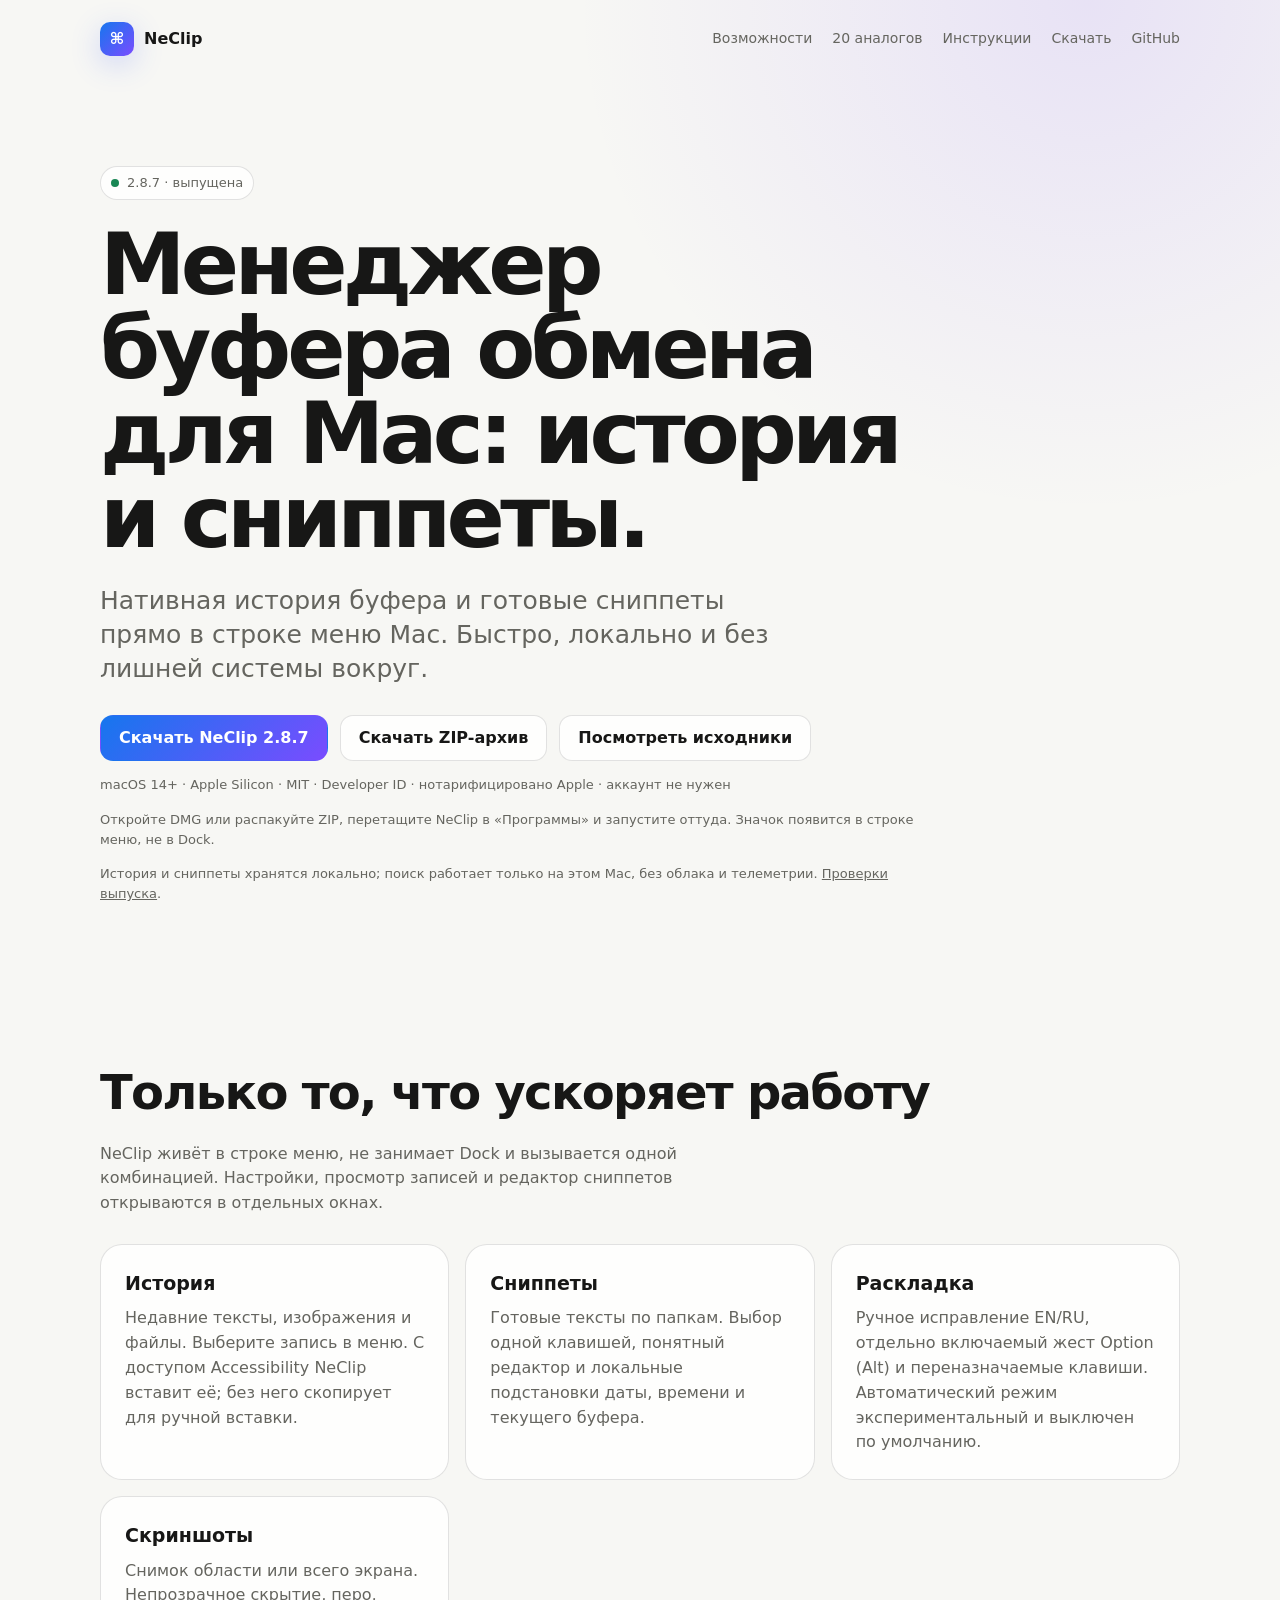
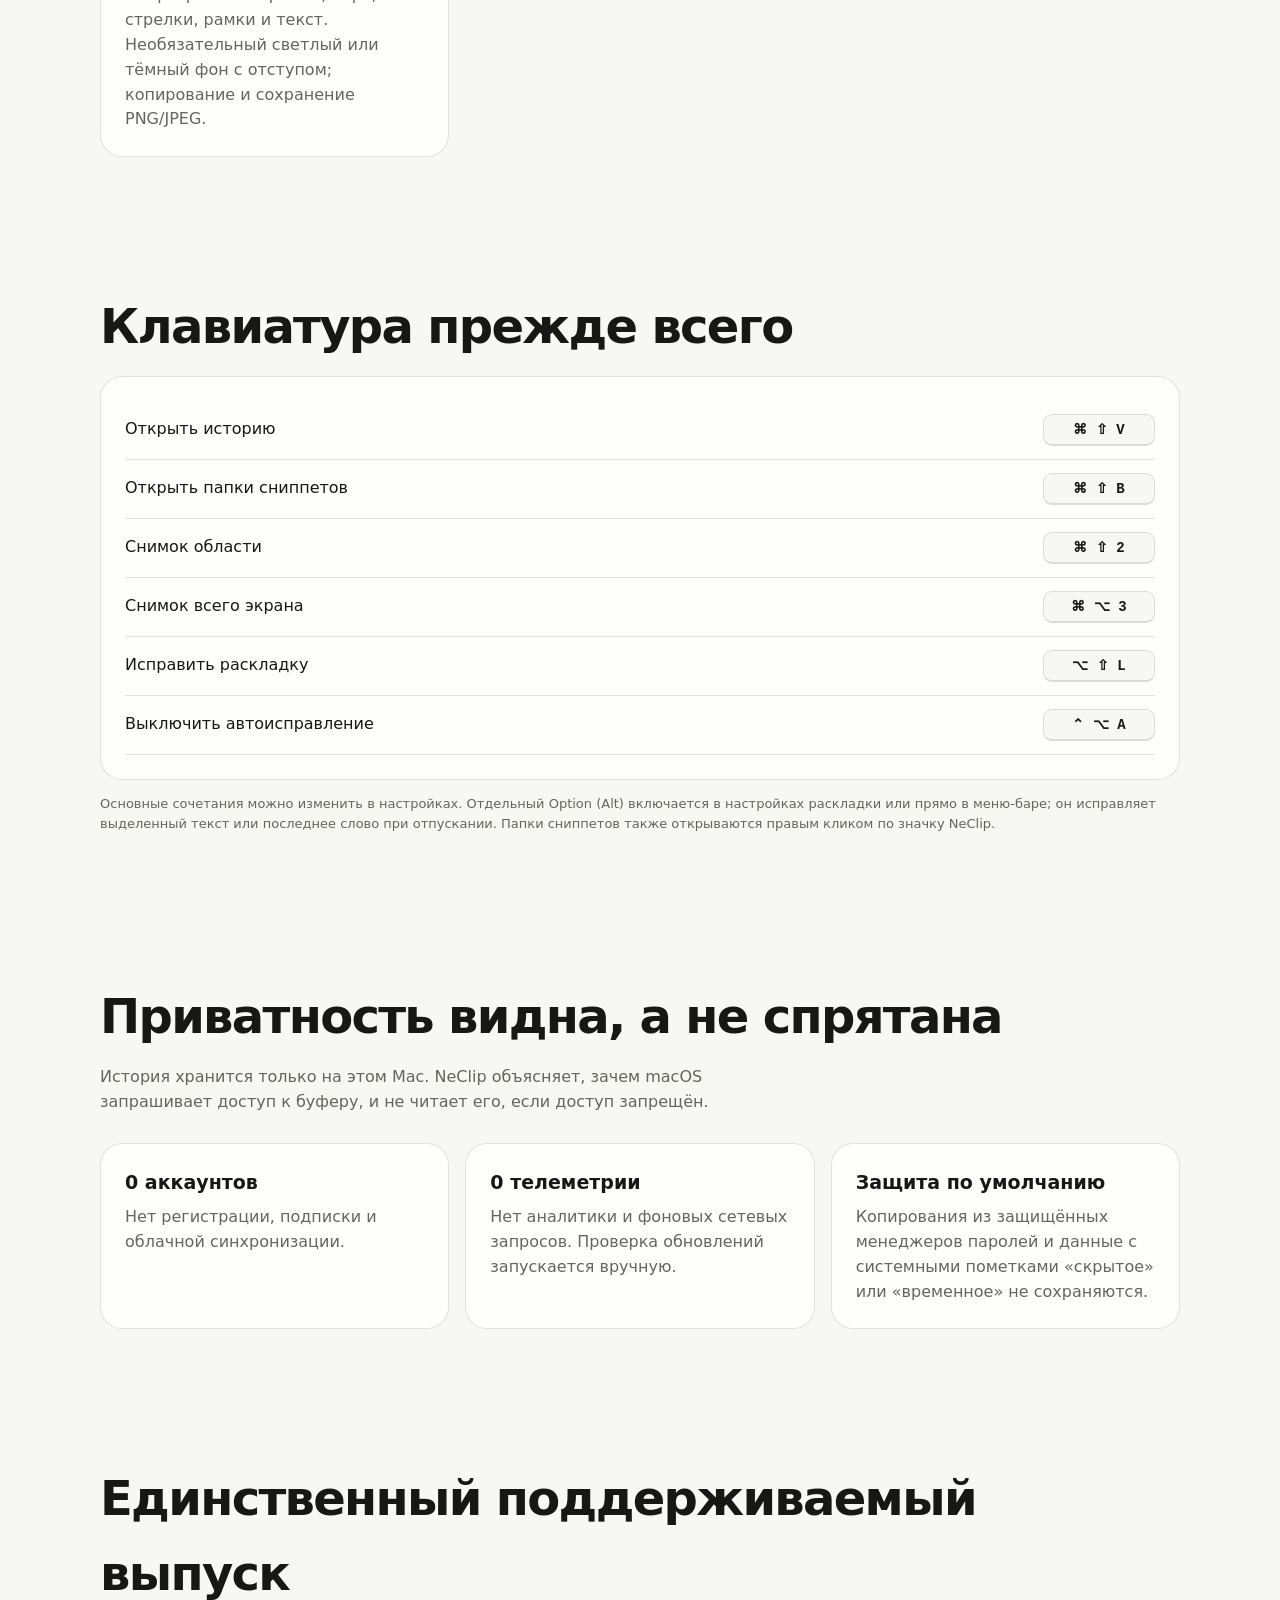
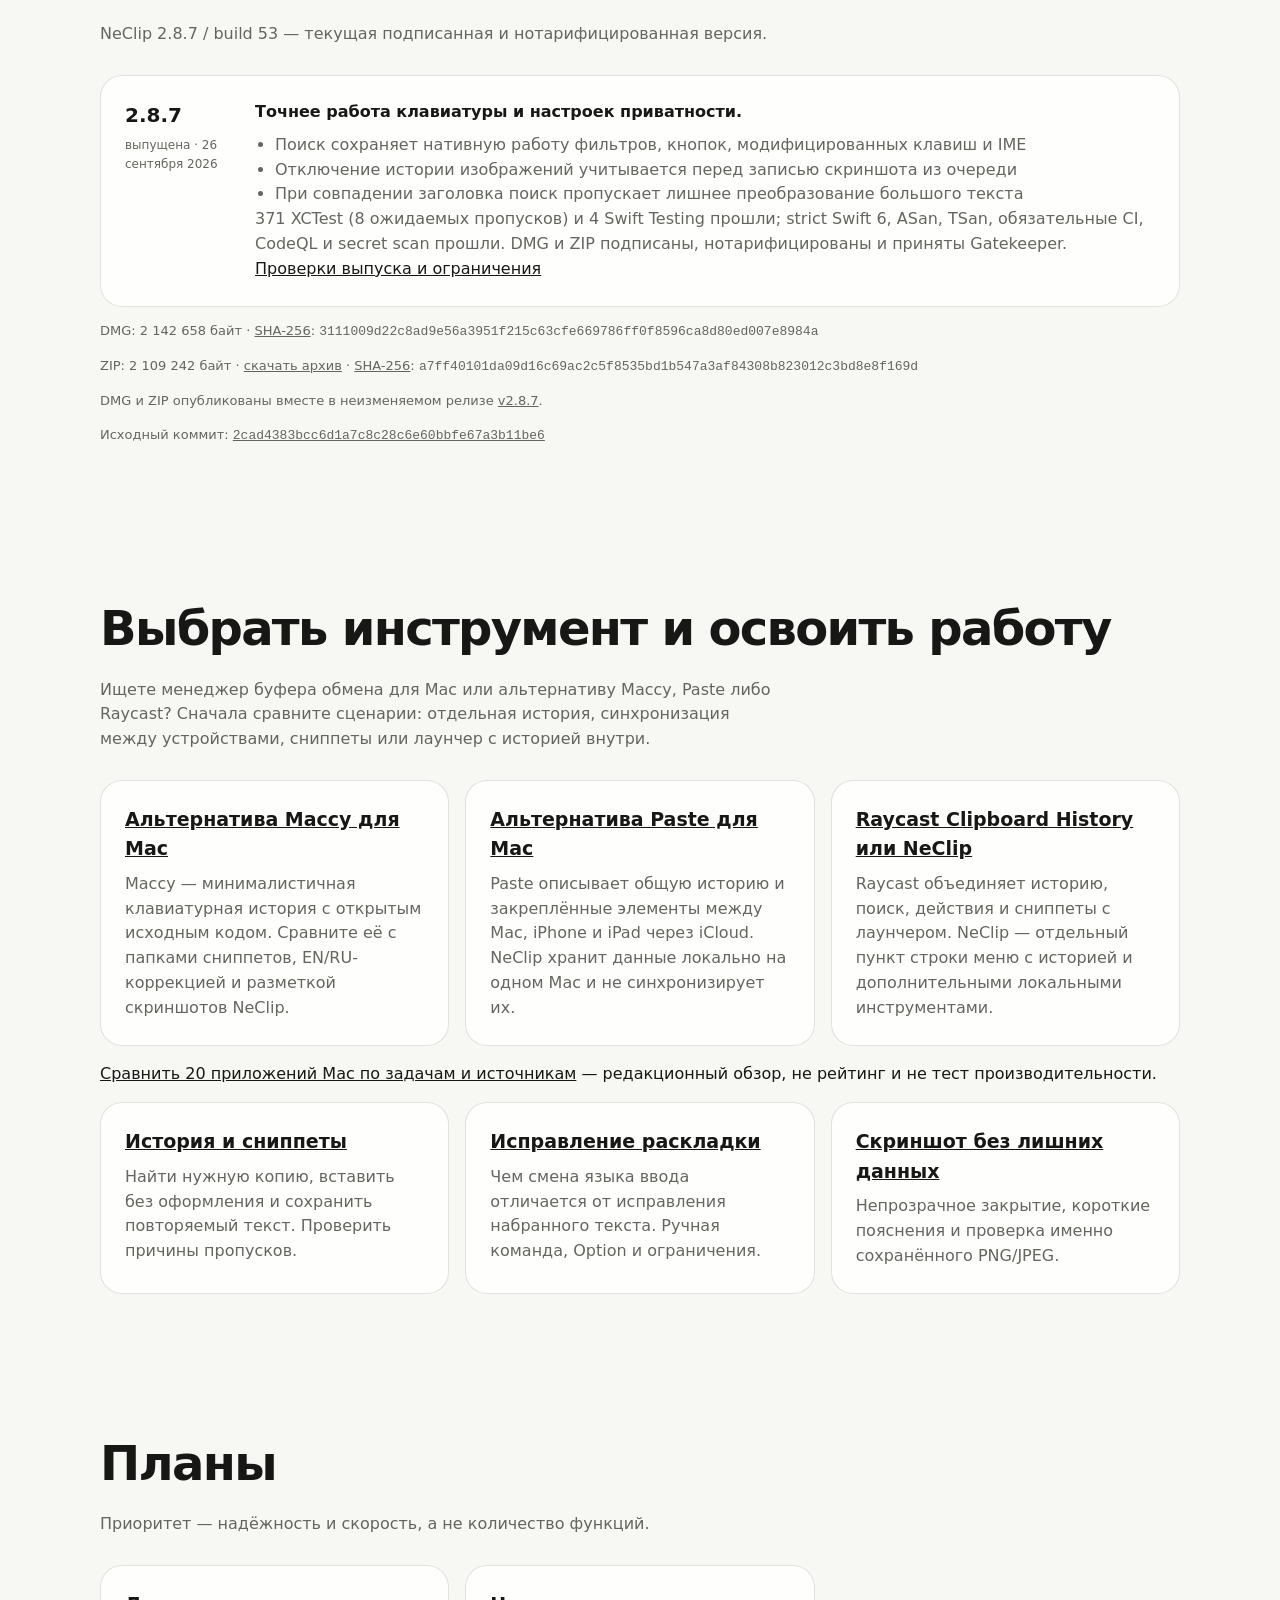
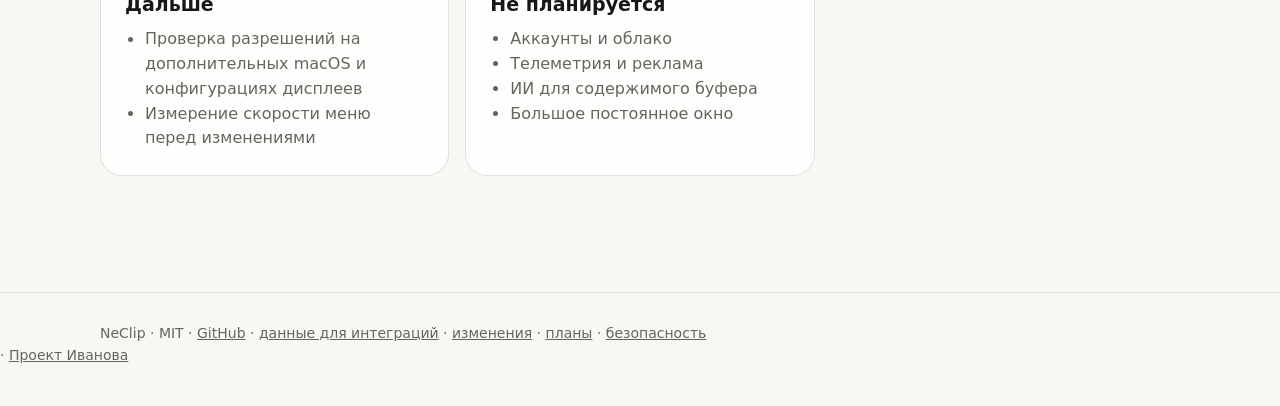
==== docs/index.html @ 1c56cb7e "Publish verified NeClip 2.8.7 download metadata" ====
<!doctype html>
<html lang="ru">
<head>
  <meta charset="utf-8">
  <meta name="viewport" content="width=device-width,initial-scale=1">
  <meta name="description" content="NeClip — локальный менеджер буфера обмена для Mac: история, поиск, папки сниппетов, исправление EN/RU и скриншоты. macOS 14+, Apple Silicon.">
  <meta name="theme-color" content="#1676ee">
  <link rel="canonical" href="https://affpapa.github.io/neclip/">
  <meta property="og:title" content="NeClip — менеджер буфера обмена для Mac">
  <meta property="og:description" content="Скопировал. Выбрал. Вставил. История и папки сниппетов в строке меню Mac.">
  <meta property="og:url" content="https://affpapa.github.io/neclip/">
  <meta property="og:type" content="website">
  <link rel="icon" href="favicon.svg" type="image/svg+xml">
  <title>NeClip — менеджер буфера обмена для Mac: история и сниппеты</title>
  <meta name="twitter:card" content="summary">
  <meta name="twitter:title" content="NeClip — история буфера обмена для Mac">
  <meta name="twitter:description" content="Локальная история, сниппеты, EN/RU и разметка скриншотов. macOS 14+ на Apple Silicon.">
  <script type="application/ld+json">{"@context":"https://schema.org","@type":"SoftwareApplication","@id":"https://affpapa.github.io/neclip/#app","name":"NeClip","url":"https://affpapa.github.io/neclip/","applicationCategory":"UtilitiesApplication","operatingSystem":"macOS 14 or later, Apple Silicon","softwareVersion":"2.8.7","license":"https://github.com/AffPapa/neclip/blob/main/LICENSE","description":"Local clipboard history, snippet folders, EN/RU correction and screenshot markup for macOS. No account or cloud synchronization."}</script>
  <link rel="stylesheet" href="styles.css">
</head>
<body>
  <a class="skip-link" href="#main">К содержанию</a>
  <header class="wrap">
    <nav aria-label="Основная навигация">
      <a class="brand" href="#top"><span class="mark" aria-hidden="true">⌘</span>NeClip</a>
      <div class="navlinks"><a href="#features">Возможности</a><a href="compare.html">20 аналогов</a><a href="#guides">Инструкции</a><a href="#release">Скачать</a><a href="https://github.com/AffPapa/neclip">GitHub</a></div>
    </nav>
    <div class="hero" id="top">
      <span class="eyebrow"><span class="dot"></span>2.8.7 · выпущена</span>
      <h1>Менеджер буфера обмена для Mac: история и сниппеты.</h1>
      <p class="lead">Нативная история буфера и готовые сниппеты прямо в строке меню Mac. Быстро, локально и без лишней системы вокруг.</p>
      <div class="actions">
        <a class="button primary" href="https://github.com/AffPapa/neclip/releases/download/v2.8.7/NeClip-2.8.7.dmg">Скачать NeClip 2.8.7</a>
        <a class="button" href="https://github.com/AffPapa/neclip/releases/download/v2.8.7/NeClip-2.8.7.zip">Скачать ZIP-архив</a>
        <a class="button" href="https://github.com/AffPapa/neclip">Посмотреть исходники</a>
      </div>
      <p class="fine">macOS 14+ · Apple Silicon · MIT · Developer ID · нотарифицировано Apple · аккаунт не нужен</p>
      <p class="fine">Откройте DMG или распакуйте ZIP, перетащите NeClip в «Программы» и запустите оттуда. Значок появится в строке меню, не в Dock.</p>
      <p class="fine">История и сниппеты хранятся локально; поиск работает только на этом Mac, без облака и телеметрии. <a href="https://github.com/AffPapa/neclip/blob/main/docs/RELEASE-2.8.7-STATUS.md">Проверки выпуска</a>.</p>
    </div>
  </header>

  <main id="main" tabindex="-1">
    <section class="wrap" id="features">
      <h2>Только то, что ускоряет работу</h2>
      <p class="section-lead">NeClip живёт в строке меню, не занимает Dock и вызывается одной комбинацией. Настройки, просмотр записей и редактор сниппетов открываются в отдельных окнах.</p>
      <div class="grid">
        <article class="card"><h3>История</h3><p>Недавние тексты, изображения и файлы. Выберите запись в меню. С доступом Accessibility NeClip вставит её; без него скопирует для ручной вставки.</p></article>
        <article class="card"><h3>Сниппеты</h3><p>Готовые тексты по папкам. Выбор одной клавишей, понятный редактор и локальные подстановки даты, времени и текущего буфера.</p></article>
        <article class="card"><h3>Раскладка</h3><p>Ручное исправление EN/RU, отдельно включаемый жест Option (Alt) и переназначаемые клавиши. Автоматический режим экспериментальный и выключен по умолчанию.</p></article>
        <article class="card"><h3>Скриншоты</h3><p>Снимок области или всего экрана. Непрозрачное скрытие, перо, стрелки, рамки и текст. Необязательный светлый или тёмный фон с отступом; копирование и сохранение PNG/JPEG.</p></article>
      </div>
    </section>

    <section class="wrap">
      <h2>Клавиатура прежде всего</h2>
      <div class="card" role="list" aria-label="Горячие клавиши">
        <div class="shortcut" role="listitem"><span>Открыть историю</span><kbd>⌘ ⇧ V</kbd></div>
        <div class="shortcut" role="listitem"><span>Открыть папки сниппетов</span><kbd>⌘ ⇧ B</kbd></div>
        <div class="shortcut" role="listitem"><span>Снимок области</span><kbd>⌘ ⇧ 2</kbd></div>
        <div class="shortcut" role="listitem"><span>Снимок всего экрана</span><kbd>⌘ ⌥ 3</kbd></div>
        <div class="shortcut" role="listitem"><span>Исправить раскладку</span><kbd>⌥ ⇧ L</kbd></div>
        <div class="shortcut" role="listitem"><span>Выключить автоисправление</span><kbd>⌃ ⌥ A</kbd></div>
      </div>
      <p class="fine">Основные сочетания можно изменить в настройках. Отдельный Option (Alt) включается в настройках раскладки или прямо в меню-баре; он исправляет выделенный текст или последнее слово при отпускании. Папки сниппетов также открываются правым кликом по значку NeClip.</p>
    </section>

    <section class="wrap">
      <h2>Приватность видна, а не спрятана</h2>
      <p class="section-lead">История хранится только на этом Mac. NeClip объясняет, зачем macOS запрашивает доступ к буферу, и не читает его, если доступ запрещён.</p>
      <div class="grid">
        <article class="card"><h3>0 аккаунтов</h3><p>Нет регистрации, подписки и облачной синхронизации.</p></article>
        <article class="card"><h3>0 телеметрии</h3><p>Нет аналитики и фоновых сетевых запросов. Проверка обновлений запускается вручную.</p></article>
        <article class="card"><h3>Защита по умолчанию</h3><p>Копирования из защищённых менеджеров паролей и данные с системными пометками «скрытое» или «временное» не сохраняются.</p></article>
      </div>
    </section>

    <section class="wrap" id="release">
      <h2>Единственный поддерживаемый выпуск</h2>
      <p class="section-lead">NeClip 2.8.7 / build 53 — текущая подписанная и нотарифицированная версия.</p>
      <div class="timeline"><article class="card release"><div><strong>2.8.7</strong><br><span class="status">выпущена · 26 сентября 2026</span></div><div><b>Точнее работа клавиатуры и настроек приватности.</b><ul><li>Поиск сохраняет нативную работу фильтров, кнопок, модифицированных клавиш и IME</li><li>Отключение истории изображений учитывается перед записью скриншота из очереди</li><li>При совпадении заголовка поиск пропускает лишнее преобразование большого текста</li></ul><p>371 XCTest (8 ожидаемых пропусков) и 4 Swift Testing прошли; strict Swift 6, ASan, TSan, обязательные CI, CodeQL и secret scan прошли. DMG и ZIP подписаны, нотарифицированы и приняты Gatekeeper.</p><a href="https://github.com/AffPapa/neclip/blob/main/docs/RELEASE-2.8.7-STATUS.md">Проверки выпуска и ограничения</a></div></article></div>
      <p class="fine">DMG: 2 142 658 байт · <a href="https://github.com/AffPapa/neclip/releases/download/v2.8.7/NeClip-2.8.7.dmg.sha256">SHA-256</a>: <code>3111009d22c8ad9e56a3951f215c63cfe669786ff0f8596ca8d80ed007e8984a</code></p>
      <p class="fine">ZIP: 2 109 242 байт · <a href="https://github.com/AffPapa/neclip/releases/download/v2.8.7/NeClip-2.8.7.zip">скачать архив</a> · <a href="https://github.com/AffPapa/neclip/releases/download/v2.8.7/NeClip-2.8.7.zip.sha256">SHA-256</a>: <code>a7ff40101da09d16c69ac2c5f8535bd1b547a3af84308b823012c3bd8e8f169d</code></p>
      <p class="fine">DMG и ZIP опубликованы вместе в неизменяемом релизе <a href="https://github.com/AffPapa/neclip/releases/tag/v2.8.7">v2.8.7</a>.</p>
      <p class="fine">Исходный коммит: <a href="https://github.com/AffPapa/neclip/commit/2cad4383bcc6d1a7c8c28c6e60bbfe67a3b11be6"><code>2cad4383bcc6d1a7c8c28c6e60bbfe67a3b11be6</code></a></p>
    </section>

    <section class="wrap" id="guides">
      <h2>Выбрать инструмент и освоить работу</h2>
      <p class="section-lead">Ищете менеджер буфера обмена для Mac или альтернативу Maccy, Paste либо Raycast? Сначала сравните сценарии: отдельная история, синхронизация между устройствами, сниппеты или лаунчер с историей внутри.</p>
      <div class="grid">
        <article class="card"><h3><a href="compare/maccy-alternative.html">Альтернатива Maccy для Mac</a></h3><p>Maccy — минималистичная клавиатурная история с открытым исходным кодом. Сравните её с папками сниппетов, EN/RU-коррекцией и разметкой скриншотов NeClip.</p></article>
        <article class="card"><h3><a href="compare/paste-alternative.html">Альтернатива Paste для Mac</a></h3><p>Paste описывает общую историю и закреплённые элементы между Mac, iPhone и iPad через iCloud. NeClip хранит данные локально на одном Mac и не синхронизирует их.</p></article>
        <article class="card"><h3><a href="compare/raycast-clipboard-history.html">Raycast Clipboard History или NeClip</a></h3><p>Raycast объединяет историю, поиск, действия и сниппеты с лаунчером. NeClip — отдельный пункт строки меню с историей и дополнительными локальными инструментами.</p></article>
      </div>
      <p><a href="compare.html">Сравнить 20 приложений Mac по задачам и источникам</a> — редакционный обзор, не рейтинг и не тест производительности.</p>
      <div class="grid">
        <article class="card"><h3><a href="guides/clipboard-history.html">История и сниппеты</a></h3><p>Найти нужную копию, вставить без оформления и сохранить повторяемый текст. Проверить причины пропусков.</p></article>
        <article class="card"><h3><a href="guides/keyboard-layout.html">Исправление раскладки</a></h3><p>Чем смена языка ввода отличается от исправления набранного текста. Ручная команда, Option и ограничения.</p></article>
        <article class="card"><h3><a href="guides/screenshot-redaction.html">Скриншот без лишних данных</a></h3><p>Непрозрачное закрытие, короткие пояснения и проверка именно сохранённого PNG/JPEG.</p></article>
      </div>
    </section>

    <section class="wrap" id="backlog">
      <h2>Планы</h2>
      <p class="section-lead">Приоритет — надёжность и скорость, а не количество функций.</p>
      <div class="backlog">
        <article class="card"><h3>Дальше</h3><ul><li>Проверка разрешений на дополнительных macOS и конфигурациях дисплеев</li><li>Измерение скорости меню перед изменениями</li></ul></article>
        <article class="card"><h3>Не планируется</h3><ul><li>Аккаунты и облако</li><li>Телеметрия и реклама</li><li>ИИ для содержимого буфера</li><li>Большое постоянное окно</li></ul></article>
      </div>
    </section>
  </main>

  <footer><div class="wrap">NeClip · MIT · <a href="https://github.com/AffPapa/neclip">GitHub</a> · <a href="project.json">данные для интеграций</a> · <a href="https://github.com/AffPapa/neclip/blob/main/CHANGELOG.md">изменения</a> · <a href="https://github.com/AffPapa/neclip/blob/main/BACKLOG.md">планы</a> · <a href="https://github.com/AffPapa/neclip/blob/main/SECURITY.md">безопасность</a></div> · <a href="https://affpapa.org/">Проект Иванова</a></footer>
</body>
</html>
---- docs/styles.css ----
:root {
  color-scheme: light dark;
  --bg: #f7f7f4;
  --card: rgba(255,255,255,.82);
  --text: #171716;
  --muted: #65655f;
  --line: rgba(20,20,18,.12);
  --accent: #1676ee;
  --accent2: #7a4cff;
  --ok: #198754;
  --radius: 22px;
}
@media (prefers-color-scheme: dark) {
  :root { --bg:#101112; --card:rgba(27,29,31,.82); --text:#f5f5f2; --muted:#aaa9a2; --line:rgba(255,255,255,.12); --accent:#52a2ff; --ok:#55c98b; }
}
* { box-sizing: border-box; }
html { scroll-behavior: smooth; }
@media (prefers-reduced-motion: reduce) { html { scroll-behavior: auto; } }
body { margin:0; color:var(--text); background:radial-gradient(circle at 85% 0%,rgba(122,76,255,.12),transparent 32rem),var(--bg); font:16px/1.55 -apple-system,BlinkMacSystemFont,"SF Pro Text",system-ui,sans-serif; }
a { color:inherit; }
.wrap { width:min(1080px,calc(100% - 36px)); margin:auto; }
nav { display:flex; align-items:center; justify-content:space-between; padding:22px 0; }
.brand { display:flex; align-items:center; gap:10px; font-weight:750; text-decoration:none; }
.mark { width:34px; height:34px; display:grid; place-items:center; color:white; border-radius:10px; background:linear-gradient(135deg,var(--accent),var(--accent2)); box-shadow:0 8px 30px rgba(60,92,255,.22); }
.navlinks { display:flex; gap:20px; color:var(--muted); font-size:14px; }
.navlinks a { text-decoration:none; }
.hero { padding:88px 0 72px; max-width:820px; }
.eyebrow { display:inline-flex; gap:8px; align-items:center; padding:6px 10px; border:1px solid var(--line); border-radius:999px; color:var(--muted); font-size:13px; background:var(--card); }
.dot { width:8px; height:8px; border-radius:50%; background:var(--ok); }
h1 { margin:22px 0 18px; font-size:clamp(46px,8vw,86px); line-height:.98; letter-spacing:-.055em; }
.lead { max-width:700px; color:var(--muted); font-size:clamp(19px,2.5vw,25px); line-height:1.35; }
.actions { display:flex; flex-wrap:wrap; gap:12px; margin-top:30px; }
.button { display:inline-flex; align-items:center; justify-content:center; min-height:46px; padding:0 18px; border:1px solid var(--line); border-radius:13px; text-decoration:none; font-weight:650; background:var(--card); backdrop-filter:blur(18px); }
.button.primary { color:white; border-color:transparent; background:linear-gradient(135deg,var(--accent),var(--accent2)); }
.fine { margin-top:14px; color:var(--muted); font-size:13px; }
.fine code { overflow-wrap:anywhere; }
.grid { display:grid; grid-template-columns:repeat(3,1fr); gap:16px; }
.card { padding:24px; border:1px solid var(--line); border-radius:var(--radius); background:var(--card); backdrop-filter:blur(20px); }
.card h3 { margin:0 0 8px; font-size:19px; }
.card p { margin:0; color:var(--muted); }
section { padding:66px 0; }
h2 { margin:0 0 12px; font-size:clamp(30px,5vw,48px); letter-spacing:-.035em; }
.section-lead { color:var(--muted); max-width:680px; margin:0 0 28px; }
.shortcut { display:flex; align-items:center; justify-content:space-between; gap:20px; padding:13px 0; border-bottom:1px solid var(--line); }
kbd { min-width:112px; text-align:center; padding:6px 10px; border:1px solid var(--line); border-bottom-width:2px; border-radius:9px; background:var(--bg); font:650 14px ui-monospace,SFMono-Regular,Menlo,monospace; }
.timeline { display:grid; gap:14px; }
.release { display:grid; grid-template-columns:110px 1fr; gap:20px; }
.release strong { font-size:20px; }
.release ul,.backlog ul { margin:8px 0 0; padding-left:20px; color:var(--muted); }
.status { display:inline-block; margin-top:5px; color:var(--muted); font-size:12px; }
.backlog { display:grid; grid-template-columns:repeat(3,1fr); gap:16px; }
.backlog h3 { margin-top:0; }
footer { margin-top:50px; padding:30px 0 48px; border-top:1px solid var(--line); color:var(--muted); font-size:14px; }
.skip-link { position:absolute; left:12px; top:-100px; z-index:10; padding:12px; background:var(--bg); }
.skip-link:focus { top:8px; }
:focus-visible { outline:3px solid var(--accent); outline-offset:4px; }
.article-header { padding:36px 0 24px; }
.article-header h1 { max-width:950px; font-size:clamp(32px,5.4vw,60px); line-height:1.08; letter-spacing:-.035em; overflow-wrap:anywhere; }
.breadcrumbs { padding:0; display:block; color:var(--muted); font-size:14px; }
.article { max-width:860px; padding-top:0; }
.article section { padding:24px 0; }
.article h2 { font-size:clamp(25px,4vw,36px); line-height:1.2; }
.article h3 { font-size:21px; }
.article p, .article li { max-width:78ch; }
.article li + li { margin-top:8px; }
.article code { overflow-wrap:anywhere; }
.article pre { padding:18px; background:var(--card); border:1px solid var(--line); border-radius:12px; white-space:pre-wrap; overflow-wrap:anywhere; }
.toc { padding:18px 22px; border:1px solid var(--line); border-radius:14px; background:var(--card); }
.toc a { display:inline-block; margin:4px 16px 4px 0; }
.table-scroll { overflow-x:auto; border:1px solid var(--line); border-radius:14px; }
table { border-collapse:collapse; width:100%; font-size:15px; }
caption { text-align:left; padding:14px; font-weight:650; }
th, td { padding:14px; text-align:left; vertical-align:top; border-bottom:1px solid var(--line); }
th { background:var(--card); }
.comparison td:first-child { min-width:130px; }
.comparison td:last-child { min-width:260px; }
.note { border-left:4px solid var(--accent); padding:12px 18px; background:var(--card); }
@media (max-width:760px) { nav{align-items:flex-start;flex-wrap:wrap;gap:14px}.navlinks{display:flex;flex-wrap:wrap;gap:10px 16px}.hero{padding-top:40px}.grid,.backlog{grid-template-columns:1fr}.release{grid-template-columns:1fr;gap:4px}.shortcut{align-items:flex-start;gap:8px}.article-header{padding-top:22px} }
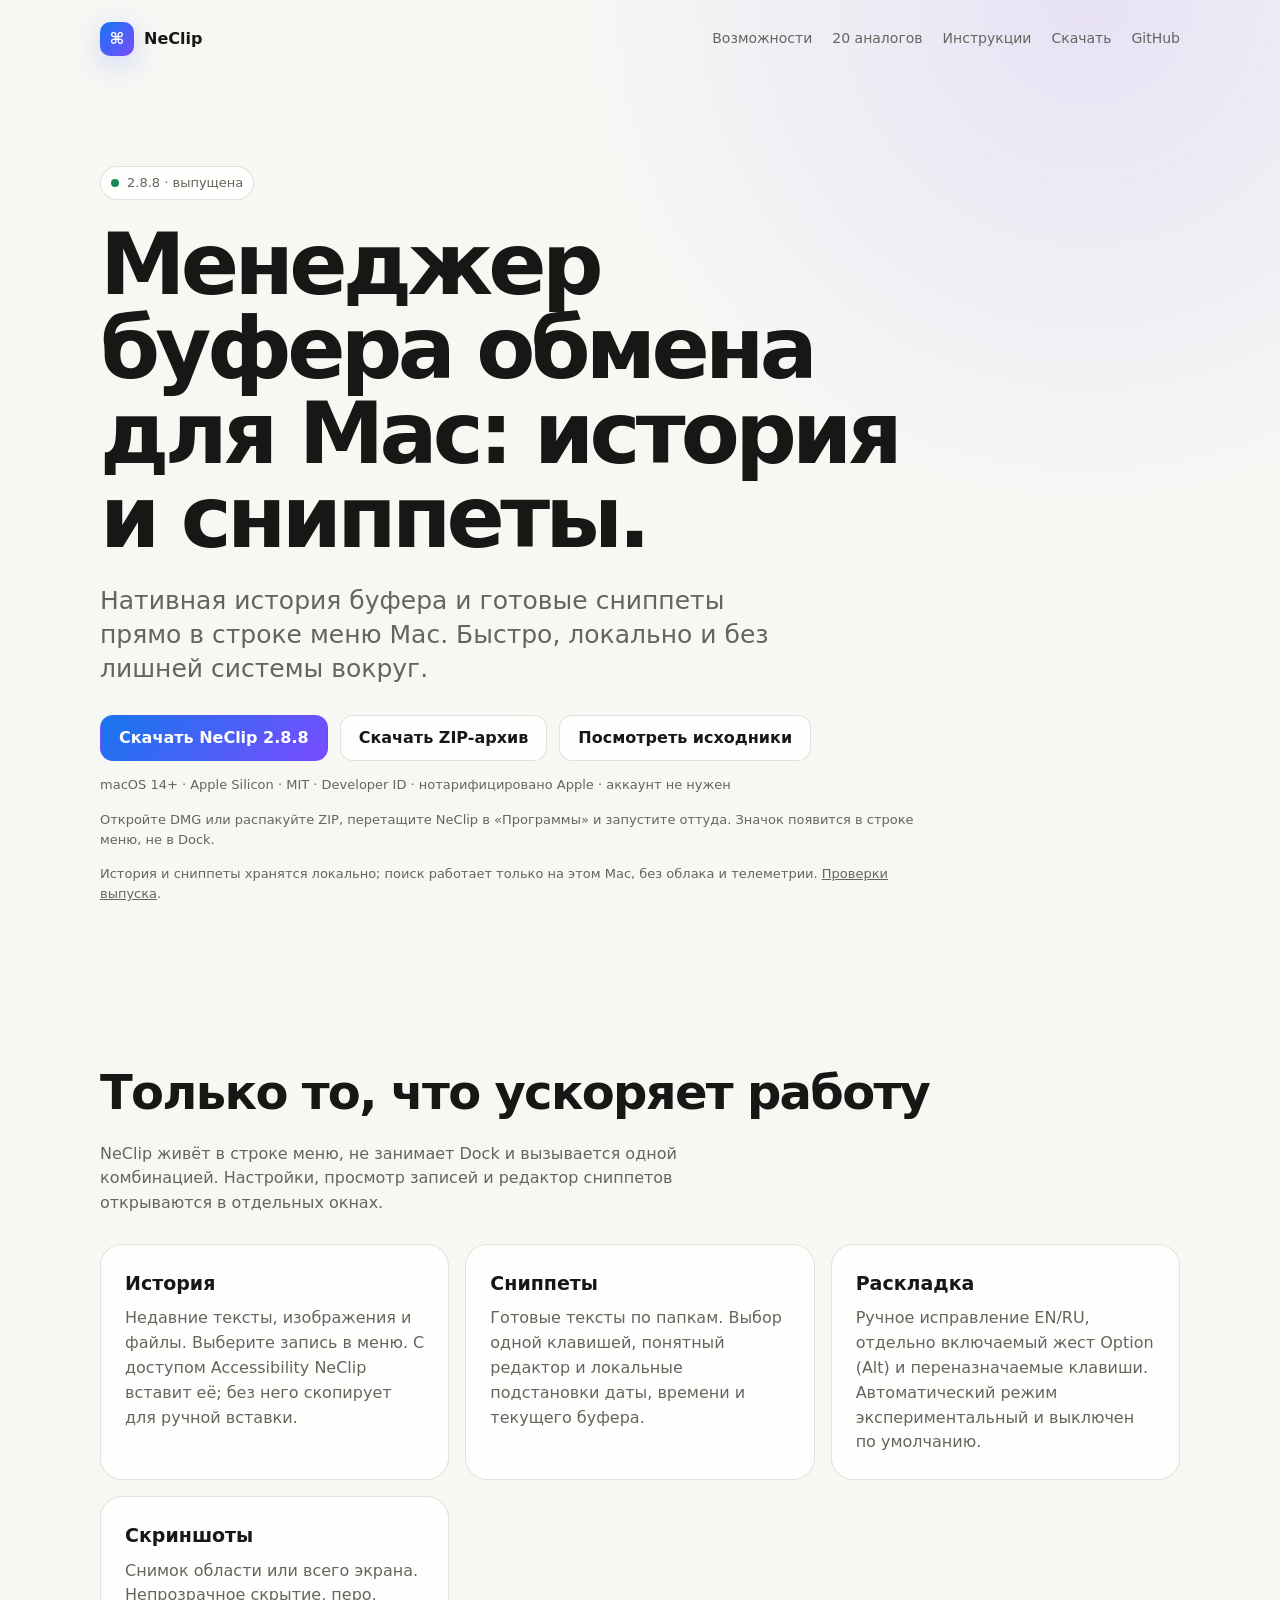
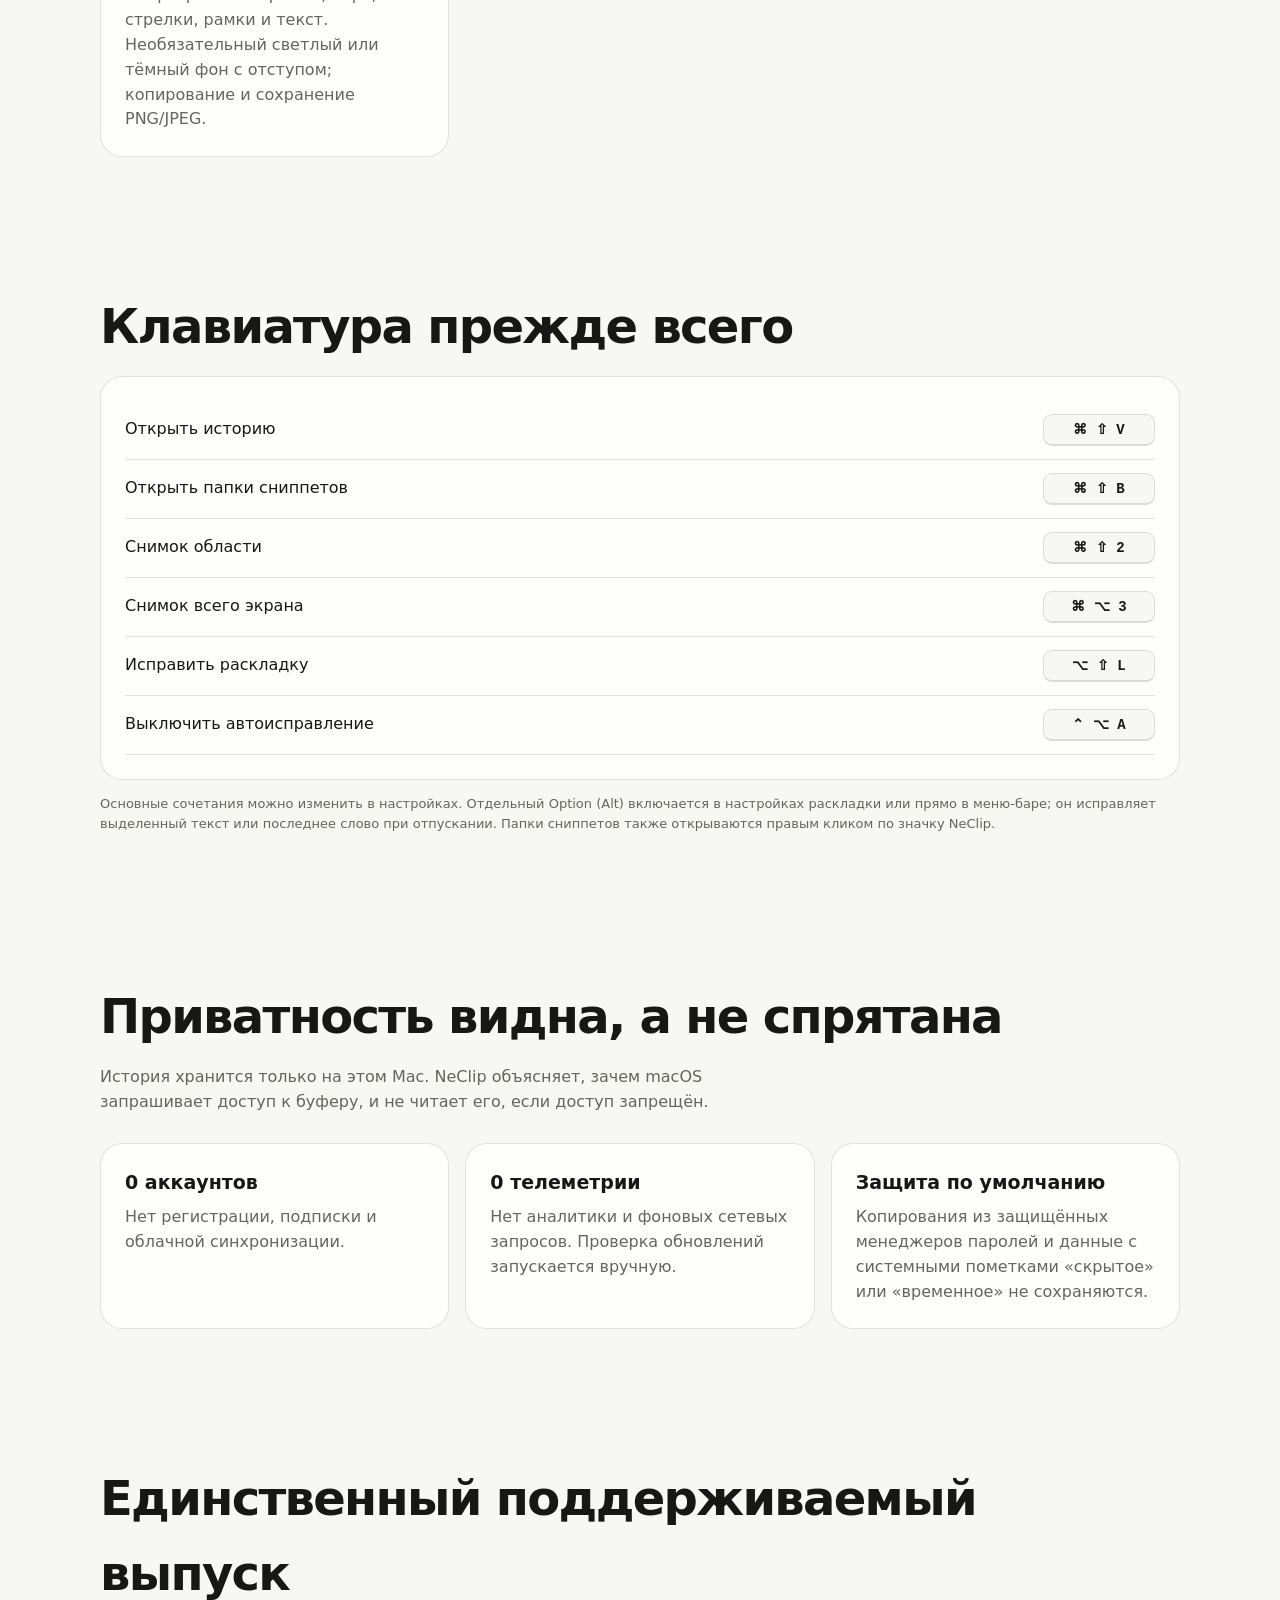
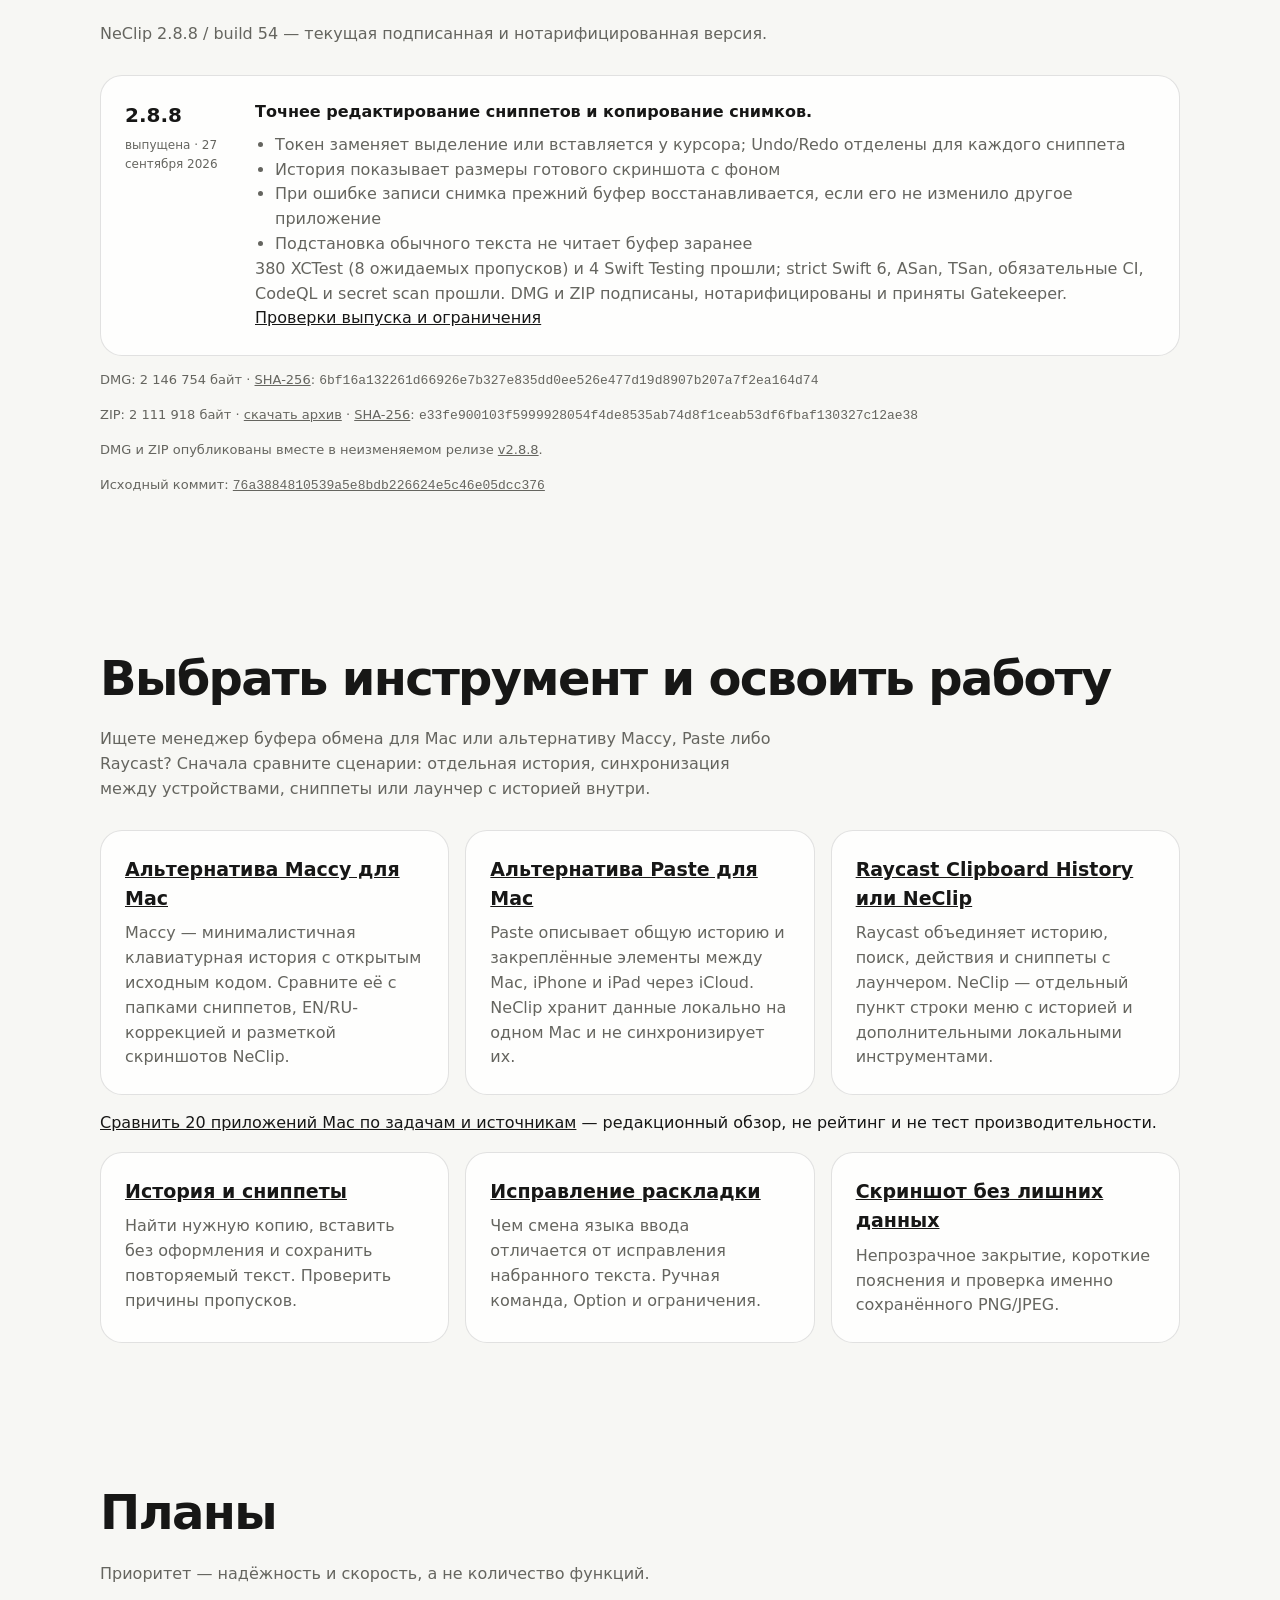
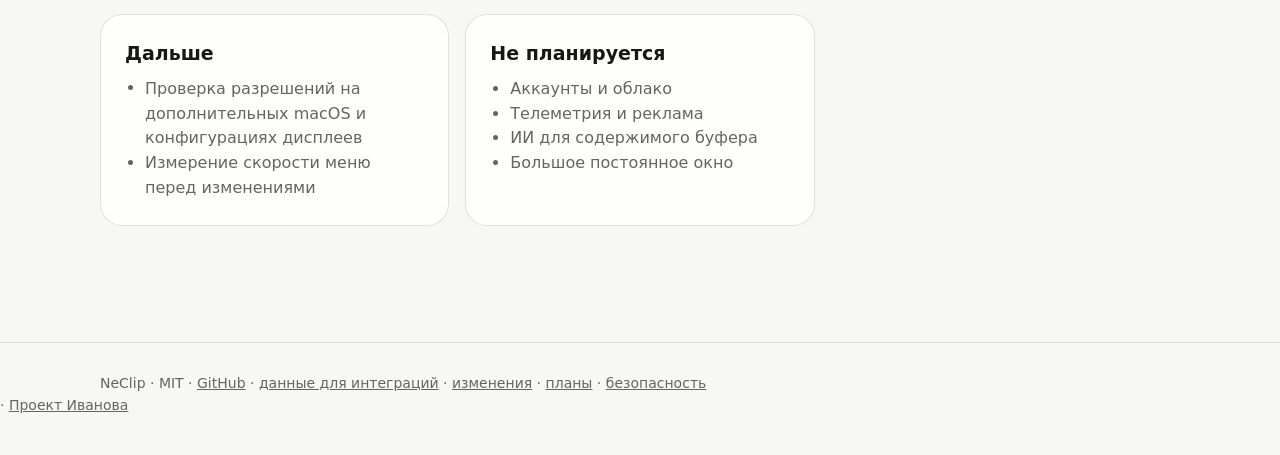
==== commit 3f21da8c: "Publish independently verified NeClip 2.8.8 release metadata" ====
--- a/docs/index.html
+++ b/docs/index.html
@@ -15,7 +15,7 @@
   <meta name="twitter:card" content="summary">
   <meta name="twitter:title" content="NeClip — история буфера обмена для Mac">
   <meta name="twitter:description" content="Локальная история, сниппеты, EN/RU и разметка скриншотов. macOS 14+ на Apple Silicon.">
-  <script type="application/ld+json">{"@context":"https://schema.org","@type":"SoftwareApplication","@id":"https://affpapa.github.io/neclip/#app","name":"NeClip","url":"https://affpapa.github.io/neclip/","applicationCategory":"UtilitiesApplication","operatingSystem":"macOS 14 or later, Apple Silicon","softwareVersion":"2.8.7","license":"https://github.com/AffPapa/neclip/blob/main/LICENSE","description":"Local clipboard history, snippet folders, EN/RU correction and screenshot markup for macOS. No account or cloud synchronization."}</script>
+  <script type="application/ld+json">{"@context":"https://schema.org","@type":"SoftwareApplication","@id":"https://affpapa.github.io/neclip/#app","name":"NeClip","url":"https://affpapa.github.io/neclip/","applicationCategory":"UtilitiesApplication","operatingSystem":"macOS 14 or later, Apple Silicon","softwareVersion":"2.8.8","license":"https://github.com/AffPapa/neclip/blob/main/LICENSE","description":"Local clipboard history, snippet folders, EN/RU correction and screenshot markup for macOS. No account or cloud synchronization."}</script>
   <link rel="stylesheet" href="styles.css">
 </head>
 <body>
@@ -26,17 +26,17 @@
       <div class="navlinks"><a href="#features">Возможности</a><a href="compare.html">20 аналогов</a><a href="#guides">Инструкции</a><a href="#release">Скачать</a><a href="https://github.com/AffPapa/neclip">GitHub</a></div>
     </nav>
     <div class="hero" id="top">
-      <span class="eyebrow"><span class="dot"></span>2.8.7 · выпущена</span>
+      <span class="eyebrow"><span class="dot"></span>2.8.8 · выпущена</span>
       <h1>Менеджер буфера обмена для Mac: история и сниппеты.</h1>
       <p class="lead">Нативная история буфера и готовые сниппеты прямо в строке меню Mac. Быстро, локально и без лишней системы вокруг.</p>
       <div class="actions">
-        <a class="button primary" href="https://github.com/AffPapa/neclip/releases/download/v2.8.7/NeClip-2.8.7.dmg">Скачать NeClip 2.8.7</a>
-        <a class="button" href="https://github.com/AffPapa/neclip/releases/download/v2.8.7/NeClip-2.8.7.zip">Скачать ZIP-архив</a>
+        <a class="button primary" href="https://github.com/AffPapa/neclip/releases/download/v2.8.8/NeClip-2.8.8.dmg">Скачать NeClip 2.8.8</a>
+        <a class="button" href="https://github.com/AffPapa/neclip/releases/download/v2.8.8/NeClip-2.8.8.zip">Скачать ZIP-архив</a>
         <a class="button" href="https://github.com/AffPapa/neclip">Посмотреть исходники</a>
       </div>
       <p class="fine">macOS 14+ · Apple Silicon · MIT · Developer ID · нотарифицировано Apple · аккаунт не нужен</p>
       <p class="fine">Откройте DMG или распакуйте ZIP, перетащите NeClip в «Программы» и запустите оттуда. Значок появится в строке меню, не в Dock.</p>
-      <p class="fine">История и сниппеты хранятся локально; поиск работает только на этом Mac, без облака и телеметрии. <a href="https://github.com/AffPapa/neclip/blob/main/docs/RELEASE-2.8.7-STATUS.md">Проверки выпуска</a>.</p>
+      <p class="fine">История и сниппеты хранятся локально; поиск работает только на этом Mac, без облака и телеметрии. <a href="https://github.com/AffPapa/neclip/blob/main/docs/RELEASE-2.8.8-STATUS.md">Проверки выпуска</a>.</p>
     </div>
   </header>
 
@@ -77,12 +77,12 @@
 
     <section class="wrap" id="release">
       <h2>Единственный поддерживаемый выпуск</h2>
-      <p class="section-lead">NeClip 2.8.7 / build 53 — текущая подписанная и нотарифицированная версия.</p>
-      <div class="timeline"><article class="card release"><div><strong>2.8.7</strong><br><span class="status">выпущена · 26 сентября 2026</span></div><div><b>Точнее работа клавиатуры и настроек приватности.</b><ul><li>Поиск сохраняет нативную работу фильтров, кнопок, модифицированных клавиш и IME</li><li>Отключение истории изображений учитывается перед записью скриншота из очереди</li><li>При совпадении заголовка поиск пропускает лишнее преобразование большого текста</li></ul><p>371 XCTest (8 ожидаемых пропусков) и 4 Swift Testing прошли; strict Swift 6, ASan, TSan, обязательные CI, CodeQL и secret scan прошли. DMG и ZIP подписаны, нотарифицированы и приняты Gatekeeper.</p><a href="https://github.com/AffPapa/neclip/blob/main/docs/RELEASE-2.8.7-STATUS.md">Проверки выпуска и ограничения</a></div></article></div>
-      <p class="fine">DMG: 2 142 658 байт · <a href="https://github.com/AffPapa/neclip/releases/download/v2.8.7/NeClip-2.8.7.dmg.sha256">SHA-256</a>: <code>3111009d22c8ad9e56a3951f215c63cfe669786ff0f8596ca8d80ed007e8984a</code></p>
-      <p class="fine">ZIP: 2 109 242 байт · <a href="https://github.com/AffPapa/neclip/releases/download/v2.8.7/NeClip-2.8.7.zip">скачать архив</a> · <a href="https://github.com/AffPapa/neclip/releases/download/v2.8.7/NeClip-2.8.7.zip.sha256">SHA-256</a>: <code>a7ff40101da09d16c69ac2c5f8535bd1b547a3af84308b823012c3bd8e8f169d</code></p>
-      <p class="fine">DMG и ZIP опубликованы вместе в неизменяемом релизе <a href="https://github.com/AffPapa/neclip/releases/tag/v2.8.7">v2.8.7</a>.</p>
-      <p class="fine">Исходный коммит: <a href="https://github.com/AffPapa/neclip/commit/2cad4383bcc6d1a7c8c28c6e60bbfe67a3b11be6"><code>2cad4383bcc6d1a7c8c28c6e60bbfe67a3b11be6</code></a></p>
+      <p class="section-lead">NeClip 2.8.8 / build 54 — текущая подписанная и нотарифицированная версия.</p>
+      <div class="timeline"><article class="card release"><div><strong>2.8.8</strong><br><span class="status">выпущена · 27 сентября 2026</span></div><div><b>Точнее редактирование сниппетов и копирование снимков.</b><ul><li>Токен заменяет выделение или вставляется у курсора; Undo/Redo отделены для каждого сниппета</li><li>История показывает размеры готового скриншота с фоном</li><li>При ошибке записи снимка прежний буфер восстанавливается, если его не изменило другое приложение</li><li>Подстановка обычного текста не читает буфер заранее</li></ul><p>380 XCTest (8 ожидаемых пропусков) и 4 Swift Testing прошли; strict Swift 6, ASan, TSan, обязательные CI, CodeQL и secret scan прошли. DMG и ZIP подписаны, нотарифицированы и приняты Gatekeeper.</p><a href="https://github.com/AffPapa/neclip/blob/main/docs/RELEASE-2.8.8-STATUS.md">Проверки выпуска и ограничения</a></div></article></div>
+      <p class="fine">DMG: 2 146 754 байт · <a href="https://github.com/AffPapa/neclip/releases/download/v2.8.8/NeClip-2.8.8.dmg.sha256">SHA-256</a>: <code>6bf16a132261d66926e7b327e835dd0ee526e477d19d8907b207a7f2ea164d74</code></p>
+      <p class="fine">ZIP: 2 111 918 байт · <a href="https://github.com/AffPapa/neclip/releases/download/v2.8.8/NeClip-2.8.8.zip">скачать архив</a> · <a href="https://github.com/AffPapa/neclip/releases/download/v2.8.8/NeClip-2.8.8.zip.sha256">SHA-256</a>: <code>e33fe900103f5999928054f4de8535ab74d8f1ceab53df6fbaf130327c12ae38</code></p>
+      <p class="fine">DMG и ZIP опубликованы вместе в неизменяемом релизе <a href="https://github.com/AffPapa/neclip/releases/tag/v2.8.8">v2.8.8</a>.</p>
+      <p class="fine">Исходный коммит: <a href="https://github.com/AffPapa/neclip/commit/76a3884810539a5e8bdb226624e5c46e05dcc376"><code>76a3884810539a5e8bdb226624e5c46e05dcc376</code></a></p>
     </section>
 
     <section class="wrap" id="guides">
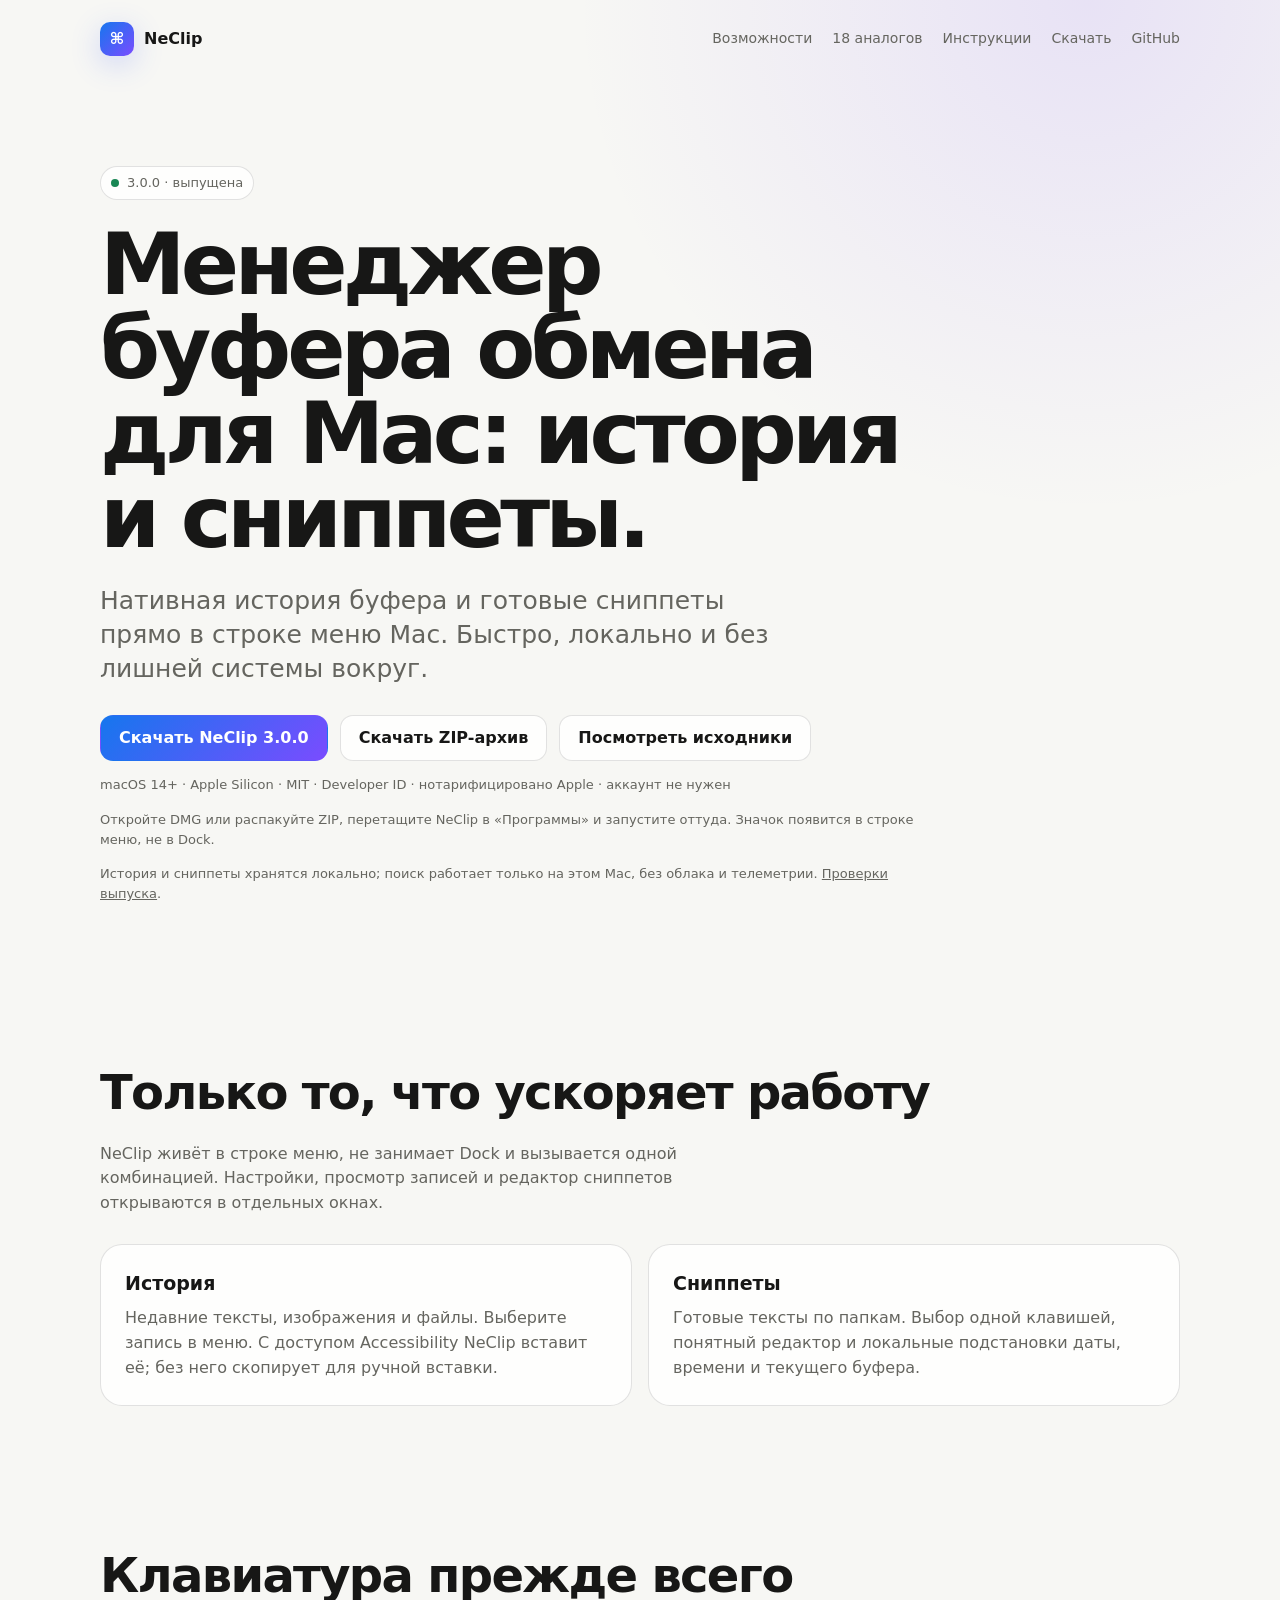
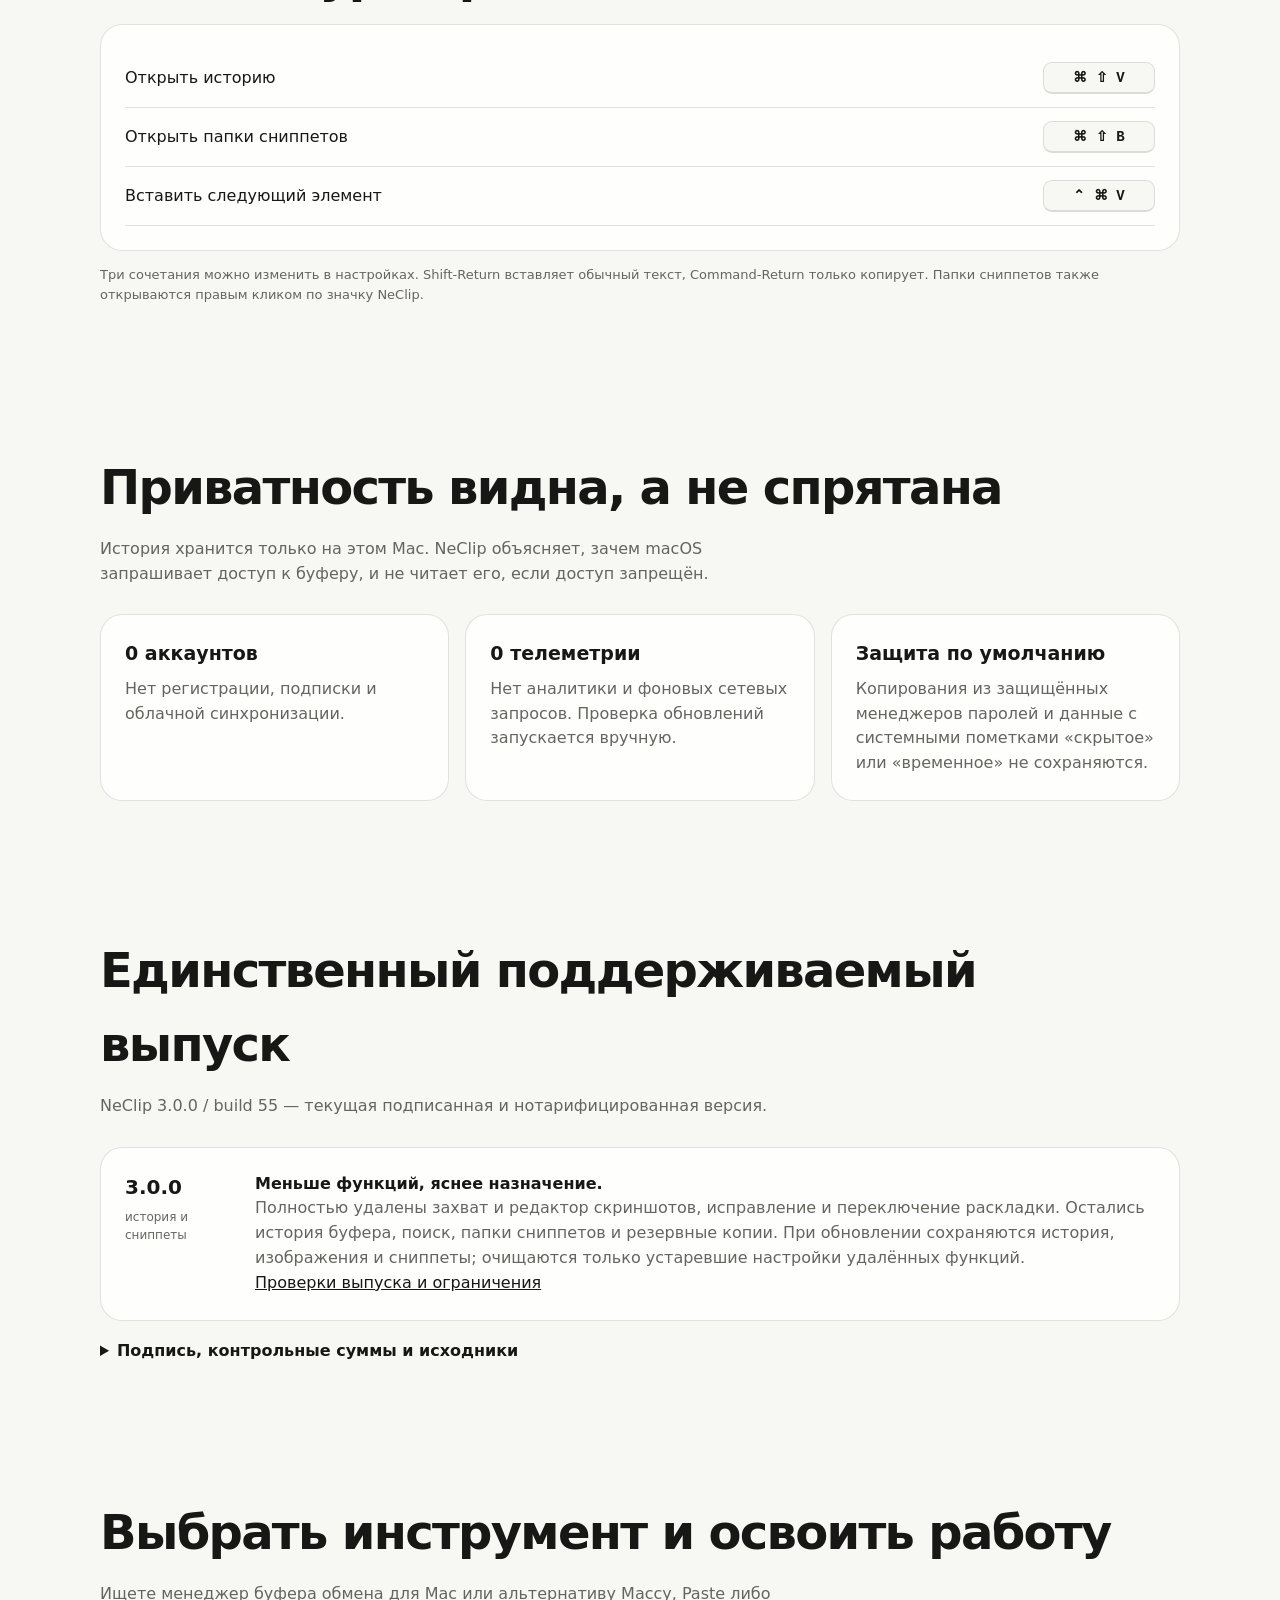
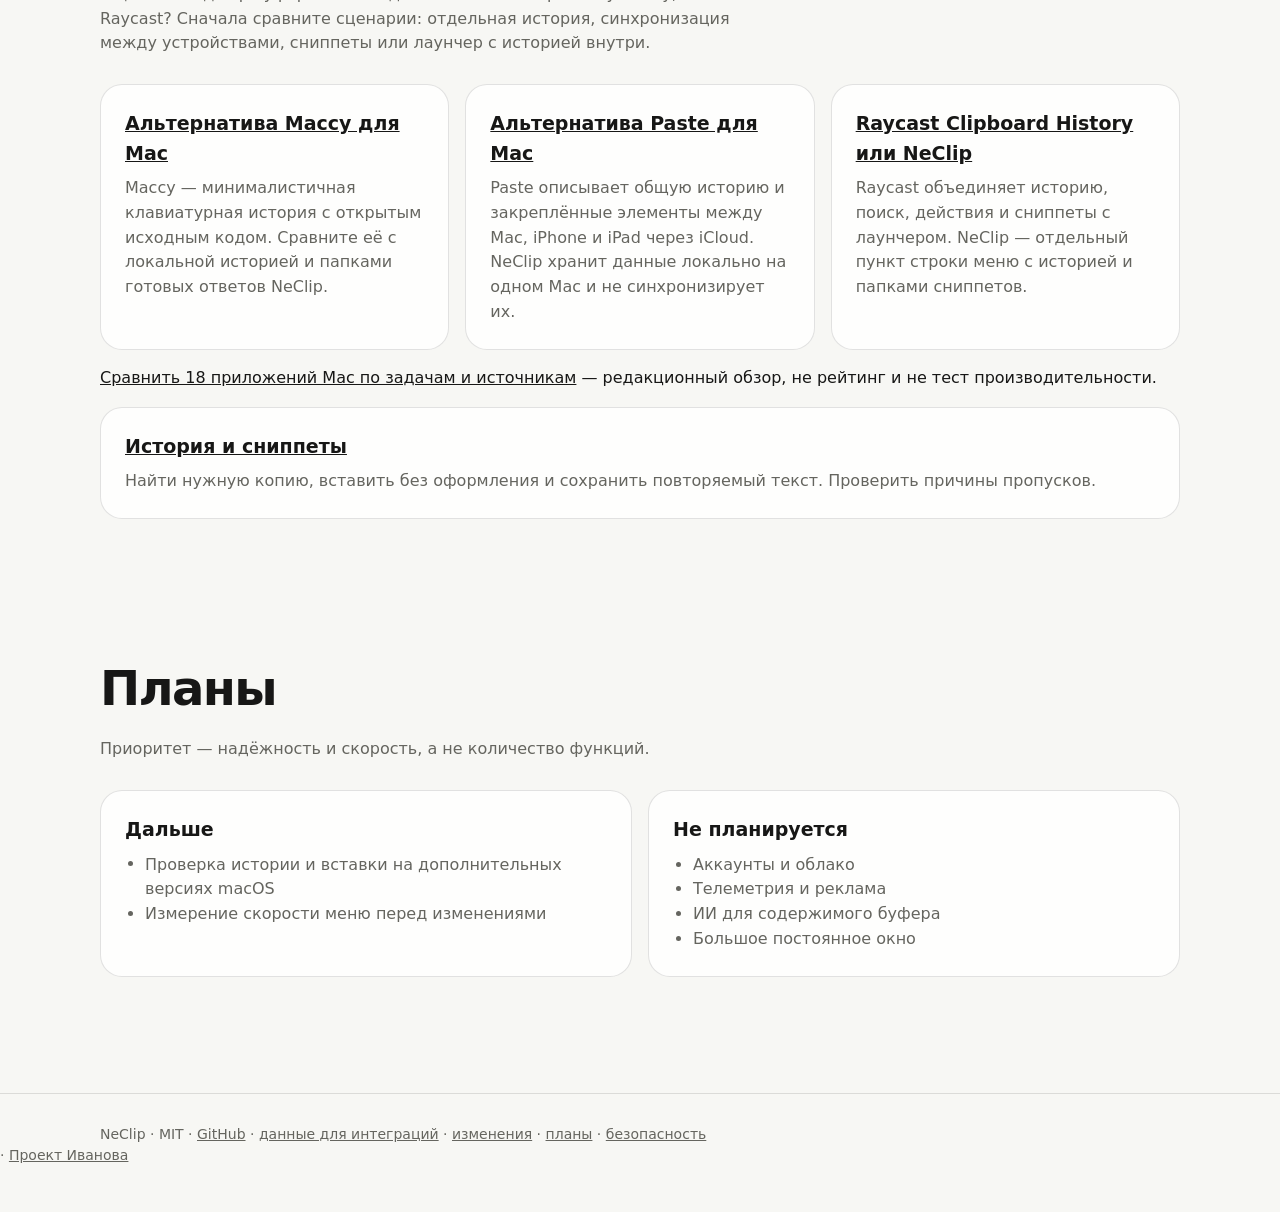
==== commit f6b2016c: "Publish verified NeClip 3.0.0 and retire removed feature pages" ====
--- a/docs/index.html
+++ b/docs/index.html
@@ -3,7 +3,7 @@
 <head>
   <meta charset="utf-8">
   <meta name="viewport" content="width=device-width,initial-scale=1">
-  <meta name="description" content="NeClip — локальный менеджер буфера обмена для Mac: история, поиск, папки сниппетов, исправление EN/RU и скриншоты. macOS 14+, Apple Silicon.">
+  <meta name="description" content="NeClip — локальный менеджер буфера обмена для Mac: история текстов, изображений и файлов, поиск и папки сниппетов. macOS 14+, Apple Silicon.">
   <meta name="theme-color" content="#1676ee">
   <link rel="canonical" href="https://affpapa.github.io/neclip/">
   <meta property="og:title" content="NeClip — менеджер буфера обмена для Mac">
@@ -14,8 +14,8 @@
   <title>NeClip — менеджер буфера обмена для Mac: история и сниппеты</title>
   <meta name="twitter:card" content="summary">
   <meta name="twitter:title" content="NeClip — история буфера обмена для Mac">
-  <meta name="twitter:description" content="Локальная история, сниппеты, EN/RU и разметка скриншотов. macOS 14+ на Apple Silicon.">
-  <script type="application/ld+json">{"@context":"https://schema.org","@type":"SoftwareApplication","@id":"https://affpapa.github.io/neclip/#app","name":"NeClip","url":"https://affpapa.github.io/neclip/","applicationCategory":"UtilitiesApplication","operatingSystem":"macOS 14 or later, Apple Silicon","softwareVersion":"2.8.8","license":"https://github.com/AffPapa/neclip/blob/main/LICENSE","description":"Local clipboard history, snippet folders, EN/RU correction and screenshot markup for macOS. No account or cloud synchronization."}</script>
+  <meta name="twitter:description" content="Локальная история буфера, поиск и папки сниппетов без облака. macOS 14+ на Apple Silicon.">
+  <script type="application/ld+json">{"@context":"https://schema.org","@type":"SoftwareApplication","@id":"https://affpapa.github.io/neclip/#app","name":"NeClip","url":"https://affpapa.github.io/neclip/","applicationCategory":"UtilitiesApplication","operatingSystem":"macOS 14 or later, Apple Silicon","softwareVersion":"3.0.0","license":"https://github.com/AffPapa/neclip/blob/main/LICENSE","description":"Local clipboard history and snippet folders for macOS. No account or cloud synchronization."}</script>
   <link rel="stylesheet" href="styles.css">
 </head>
 <body>
@@ -23,32 +23,32 @@
   <header class="wrap">
     <nav aria-label="Основная навигация">
       <a class="brand" href="#top"><span class="mark" aria-hidden="true">⌘</span>NeClip</a>
-      <div class="navlinks"><a href="#features">Возможности</a><a href="compare.html">20 аналогов</a><a href="#guides">Инструкции</a><a href="#release">Скачать</a><a href="https://github.com/AffPapa/neclip">GitHub</a></div>
+      <div class="navlinks"><a href="#features">Возможности</a><a href="compare.html">18 аналогов</a><a href="#guides">Инструкции</a><a href="#release">Скачать</a><a href="https://github.com/AffPapa/neclip">GitHub</a></div>
     </nav>
+  </header>
+
+  <main id="main" tabindex="-1">
+    <div class="wrap">
     <div class="hero" id="top">
-      <span class="eyebrow"><span class="dot"></span>2.8.8 · выпущена</span>
+      <span class="eyebrow"><span class="dot"></span>3.0.0 · выпущена</span>
       <h1>Менеджер буфера обмена для Mac: история и сниппеты.</h1>
       <p class="lead">Нативная история буфера и готовые сниппеты прямо в строке меню Mac. Быстро, локально и без лишней системы вокруг.</p>
       <div class="actions">
-        <a class="button primary" href="https://github.com/AffPapa/neclip/releases/download/v2.8.8/NeClip-2.8.8.dmg">Скачать NeClip 2.8.8</a>
-        <a class="button" href="https://github.com/AffPapa/neclip/releases/download/v2.8.8/NeClip-2.8.8.zip">Скачать ZIP-архив</a>
+        <a class="button primary" href="https://github.com/AffPapa/neclip/releases/download/v3.0.0/NeClip-3.0.0.dmg">Скачать NeClip 3.0.0</a>
+        <a class="button" href="https://github.com/AffPapa/neclip/releases/download/v3.0.0/NeClip-3.0.0.zip">Скачать ZIP-архив</a>
         <a class="button" href="https://github.com/AffPapa/neclip">Посмотреть исходники</a>
       </div>
       <p class="fine">macOS 14+ · Apple Silicon · MIT · Developer ID · нотарифицировано Apple · аккаунт не нужен</p>
       <p class="fine">Откройте DMG или распакуйте ZIP, перетащите NeClip в «Программы» и запустите оттуда. Значок появится в строке меню, не в Dock.</p>
-      <p class="fine">История и сниппеты хранятся локально; поиск работает только на этом Mac, без облака и телеметрии. <a href="https://github.com/AffPapa/neclip/blob/main/docs/RELEASE-2.8.8-STATUS.md">Проверки выпуска</a>.</p>
+      <p class="fine">История и сниппеты хранятся локально; поиск работает только на этом Mac, без облака и телеметрии. <a href="https://github.com/AffPapa/neclip/blob/main/docs/RELEASE-3.0.0-STATUS.md">Проверки выпуска</a>.</p>
     </div>
-  </header>
-
-  <main id="main" tabindex="-1">
+    </div>
     <section class="wrap" id="features">
       <h2>Только то, что ускоряет работу</h2>
       <p class="section-lead">NeClip живёт в строке меню, не занимает Dock и вызывается одной комбинацией. Настройки, просмотр записей и редактор сниппетов открываются в отдельных окнах.</p>
       <div class="grid">
         <article class="card"><h3>История</h3><p>Недавние тексты, изображения и файлы. Выберите запись в меню. С доступом Accessibility NeClip вставит её; без него скопирует для ручной вставки.</p></article>
         <article class="card"><h3>Сниппеты</h3><p>Готовые тексты по папкам. Выбор одной клавишей, понятный редактор и локальные подстановки даты, времени и текущего буфера.</p></article>
-        <article class="card"><h3>Раскладка</h3><p>Ручное исправление EN/RU, отдельно включаемый жест Option (Alt) и переназначаемые клавиши. Автоматический режим экспериментальный и выключен по умолчанию.</p></article>
-        <article class="card"><h3>Скриншоты</h3><p>Снимок области или всего экрана. Непрозрачное скрытие, перо, стрелки, рамки и текст. Необязательный светлый или тёмный фон с отступом; копирование и сохранение PNG/JPEG.</p></article>
       </div>
     </section>
 
@@ -57,12 +57,9 @@
       <div class="card" role="list" aria-label="Горячие клавиши">
         <div class="shortcut" role="listitem"><span>Открыть историю</span><kbd>⌘ ⇧ V</kbd></div>
         <div class="shortcut" role="listitem"><span>Открыть папки сниппетов</span><kbd>⌘ ⇧ B</kbd></div>
-        <div class="shortcut" role="listitem"><span>Снимок области</span><kbd>⌘ ⇧ 2</kbd></div>
-        <div class="shortcut" role="listitem"><span>Снимок всего экрана</span><kbd>⌘ ⌥ 3</kbd></div>
-        <div class="shortcut" role="listitem"><span>Исправить раскладку</span><kbd>⌥ ⇧ L</kbd></div>
-        <div class="shortcut" role="listitem"><span>Выключить автоисправление</span><kbd>⌃ ⌥ A</kbd></div>
+        <div class="shortcut" role="listitem"><span>Вставить следующий элемент</span><kbd>⌃ ⌘ V</kbd></div>
       </div>
-      <p class="fine">Основные сочетания можно изменить в настройках. Отдельный Option (Alt) включается в настройках раскладки или прямо в меню-баре; он исправляет выделенный текст или последнее слово при отпускании. Папки сниппетов также открываются правым кликом по значку NeClip.</p>
+      <p class="fine">Три сочетания можно изменить в настройках. Shift-Return вставляет обычный текст, Command-Return только копирует. Папки сниппетов также открываются правым кликом по значку NeClip.</p>
     </section>
 
     <section class="wrap">
@@ -77,27 +74,27 @@
 
     <section class="wrap" id="release">
       <h2>Единственный поддерживаемый выпуск</h2>
-      <p class="section-lead">NeClip 2.8.8 / build 54 — текущая подписанная и нотарифицированная версия.</p>
-      <div class="timeline"><article class="card release"><div><strong>2.8.8</strong><br><span class="status">выпущена · 27 сентября 2026</span></div><div><b>Точнее редактирование сниппетов и копирование снимков.</b><ul><li>Токен заменяет выделение или вставляется у курсора; Undo/Redo отделены для каждого сниппета</li><li>История показывает размеры готового скриншота с фоном</li><li>При ошибке записи снимка прежний буфер восстанавливается, если его не изменило другое приложение</li><li>Подстановка обычного текста не читает буфер заранее</li></ul><p>380 XCTest (8 ожидаемых пропусков) и 4 Swift Testing прошли; strict Swift 6, ASan, TSan, обязательные CI, CodeQL и secret scan прошли. DMG и ZIP подписаны, нотарифицированы и приняты Gatekeeper.</p><a href="https://github.com/AffPapa/neclip/blob/main/docs/RELEASE-2.8.8-STATUS.md">Проверки выпуска и ограничения</a></div></article></div>
-      <p class="fine">DMG: 2 146 754 байт · <a href="https://github.com/AffPapa/neclip/releases/download/v2.8.8/NeClip-2.8.8.dmg.sha256">SHA-256</a>: <code>6bf16a132261d66926e7b327e835dd0ee526e477d19d8907b207a7f2ea164d74</code></p>
-      <p class="fine">ZIP: 2 111 918 байт · <a href="https://github.com/AffPapa/neclip/releases/download/v2.8.8/NeClip-2.8.8.zip">скачать архив</a> · <a href="https://github.com/AffPapa/neclip/releases/download/v2.8.8/NeClip-2.8.8.zip.sha256">SHA-256</a>: <code>e33fe900103f5999928054f4de8535ab74d8f1ceab53df6fbaf130327c12ae38</code></p>
-      <p class="fine">DMG и ZIP опубликованы вместе в неизменяемом релизе <a href="https://github.com/AffPapa/neclip/releases/tag/v2.8.8">v2.8.8</a>.</p>
-      <p class="fine">Исходный коммит: <a href="https://github.com/AffPapa/neclip/commit/76a3884810539a5e8bdb226624e5c46e05dcc376"><code>76a3884810539a5e8bdb226624e5c46e05dcc376</code></a></p>
+      <p class="section-lead">NeClip 3.0.0 / build 55 — текущая подписанная и нотарифицированная версия.</p>
+      <div class="timeline"><article class="card release"><div><strong>3.0.0</strong><br><span class="status">история и сниппеты</span></div><div><b>Меньше функций, яснее назначение.</b><p>Полностью удалены захват и редактор скриншотов, исправление и переключение раскладки. Остались история буфера, поиск, папки сниппетов и резервные копии. При обновлении сохраняются история, изображения и сниппеты; очищаются только устаревшие настройки удалённых функций.</p><a href="https://github.com/AffPapa/neclip/blob/main/docs/RELEASE-3.0.0-STATUS.md">Проверки выпуска и ограничения</a></div></article></div>
+      <details><summary>Подпись, контрольные суммы и исходники</summary>
+      <p class="fine">DMG: 1 960 899 байт · <a href="https://github.com/AffPapa/neclip/releases/download/v3.0.0/NeClip-3.0.0.dmg.sha256">SHA-256</a>: <code>297539ca29c759868fb33906af9537f5598fd4bb96a306c0fe6ac18ac6c11027</code></p>
+      <p class="fine">ZIP: 1 929 891 байт · <a href="https://github.com/AffPapa/neclip/releases/download/v3.0.0/NeClip-3.0.0.zip">скачать архив</a> · <a href="https://github.com/AffPapa/neclip/releases/download/v3.0.0/NeClip-3.0.0.zip.sha256">SHA-256</a>: <code>4977dca0b7b025352b3e447a3b9f45ccaf2aee890417c4ad6d8de7ba48cc6b70</code></p>
+      <p class="fine">DMG и ZIP опубликованы вместе в неизменяемом релизе <a href="https://github.com/AffPapa/neclip/releases/tag/v3.0.0">v3.0.0</a>.</p>
+      <p class="fine">Исходный коммит: <a href="https://github.com/AffPapa/neclip/commit/c539ae0ad6aad80b84aa89d6a1d6ca7ce0d0173f"><code>c539ae0ad6aad80b84aa89d6a1d6ca7ce0d0173f</code></a></p>
+      </details>
     </section>
 
     <section class="wrap" id="guides">
       <h2>Выбрать инструмент и освоить работу</h2>
       <p class="section-lead">Ищете менеджер буфера обмена для Mac или альтернативу Maccy, Paste либо Raycast? Сначала сравните сценарии: отдельная история, синхронизация между устройствами, сниппеты или лаунчер с историей внутри.</p>
       <div class="grid">
-        <article class="card"><h3><a href="compare/maccy-alternative.html">Альтернатива Maccy для Mac</a></h3><p>Maccy — минималистичная клавиатурная история с открытым исходным кодом. Сравните её с папками сниппетов, EN/RU-коррекцией и разметкой скриншотов NeClip.</p></article>
+        <article class="card"><h3><a href="compare/maccy-alternative.html">Альтернатива Maccy для Mac</a></h3><p>Maccy — минималистичная клавиатурная история с открытым исходным кодом. Сравните её с локальной историей и папками готовых ответов NeClip.</p></article>
         <article class="card"><h3><a href="compare/paste-alternative.html">Альтернатива Paste для Mac</a></h3><p>Paste описывает общую историю и закреплённые элементы между Mac, iPhone и iPad через iCloud. NeClip хранит данные локально на одном Mac и не синхронизирует их.</p></article>
-        <article class="card"><h3><a href="compare/raycast-clipboard-history.html">Raycast Clipboard History или NeClip</a></h3><p>Raycast объединяет историю, поиск, действия и сниппеты с лаунчером. NeClip — отдельный пункт строки меню с историей и дополнительными локальными инструментами.</p></article>
+        <article class="card"><h3><a href="compare/raycast-clipboard-history.html">Raycast Clipboard History или NeClip</a></h3><p>Raycast объединяет историю, поиск, действия и сниппеты с лаунчером. NeClip — отдельный пункт строки меню с историей и папками сниппетов.</p></article>
       </div>
-      <p><a href="compare.html">Сравнить 20 приложений Mac по задачам и источникам</a> — редакционный обзор, не рейтинг и не тест производительности.</p>
+      <p><a href="compare.html">Сравнить 18 приложений Mac по задачам и источникам</a> — редакционный обзор, не рейтинг и не тест производительности.</p>
       <div class="grid">
         <article class="card"><h3><a href="guides/clipboard-history.html">История и сниппеты</a></h3><p>Найти нужную копию, вставить без оформления и сохранить повторяемый текст. Проверить причины пропусков.</p></article>
-        <article class="card"><h3><a href="guides/keyboard-layout.html">Исправление раскладки</a></h3><p>Чем смена языка ввода отличается от исправления набранного текста. Ручная команда, Option и ограничения.</p></article>
-        <article class="card"><h3><a href="guides/screenshot-redaction.html">Скриншот без лишних данных</a></h3><p>Непрозрачное закрытие, короткие пояснения и проверка именно сохранённого PNG/JPEG.</p></article>
       </div>
     </section>
 
@@ -105,7 +102,7 @@
       <h2>Планы</h2>
       <p class="section-lead">Приоритет — надёжность и скорость, а не количество функций.</p>
       <div class="backlog">
-        <article class="card"><h3>Дальше</h3><ul><li>Проверка разрешений на дополнительных macOS и конфигурациях дисплеев</li><li>Измерение скорости меню перед изменениями</li></ul></article>
+        <article class="card"><h3>Дальше</h3><ul><li>Проверка истории и вставки на дополнительных версиях macOS</li><li>Измерение скорости меню перед изменениями</li></ul></article>
         <article class="card"><h3>Не планируется</h3><ul><li>Аккаунты и облако</li><li>Телеметрия и реклама</li><li>ИИ для содержимого буфера</li><li>Большое постоянное окно</li></ul></article>
       </div>
     </section>
--- a/docs/styles.css
+++ b/docs/styles.css
@@ -34,7 +34,7 @@
 .button.primary { color:white; border-color:transparent; background:linear-gradient(135deg,var(--accent),var(--accent2)); }
 .fine { margin-top:14px; color:var(--muted); font-size:13px; }
 .fine code { overflow-wrap:anywhere; }
-.grid { display:grid; grid-template-columns:repeat(3,1fr); gap:16px; }
+.grid { display:grid; grid-template-columns:repeat(auto-fit,minmax(min(100%,260px),1fr)); gap:16px; }
 .card { padding:24px; border:1px solid var(--line); border-radius:var(--radius); background:var(--card); backdrop-filter:blur(20px); }
 .card h3 { margin:0 0 8px; font-size:19px; }
 .card p { margin:0; color:var(--muted); }
@@ -48,7 +48,7 @@
 .release strong { font-size:20px; }
 .release ul,.backlog ul { margin:8px 0 0; padding-left:20px; color:var(--muted); }
 .status { display:inline-block; margin-top:5px; color:var(--muted); font-size:12px; }
-.backlog { display:grid; grid-template-columns:repeat(3,1fr); gap:16px; }
+.backlog { display:grid; grid-template-columns:repeat(auto-fit,minmax(min(100%,260px),1fr)); gap:16px; }
 .backlog h3 { margin-top:0; }
 footer { margin-top:50px; padding:30px 0 48px; border-top:1px solid var(--line); color:var(--muted); font-size:14px; }
 .skip-link { position:absolute; left:12px; top:-100px; z-index:10; padding:12px; background:var(--bg); }
@@ -76,3 +76,6 @@
 .comparison td:last-child { min-width:260px; }
 .note { border-left:4px solid var(--accent); padding:12px 18px; background:var(--card); }
 @media (max-width:760px) { nav{align-items:flex-start;flex-wrap:wrap;gap:14px}.navlinks{display:flex;flex-wrap:wrap;gap:10px 16px}.hero{padding-top:40px}.grid,.backlog{grid-template-columns:1fr}.release{grid-template-columns:1fr;gap:4px}.shortcut{align-items:flex-start;gap:8px}.article-header{padding-top:22px} }
+
+#release details { margin-top:18px; }
+#release summary { cursor:pointer; font-weight:600; }
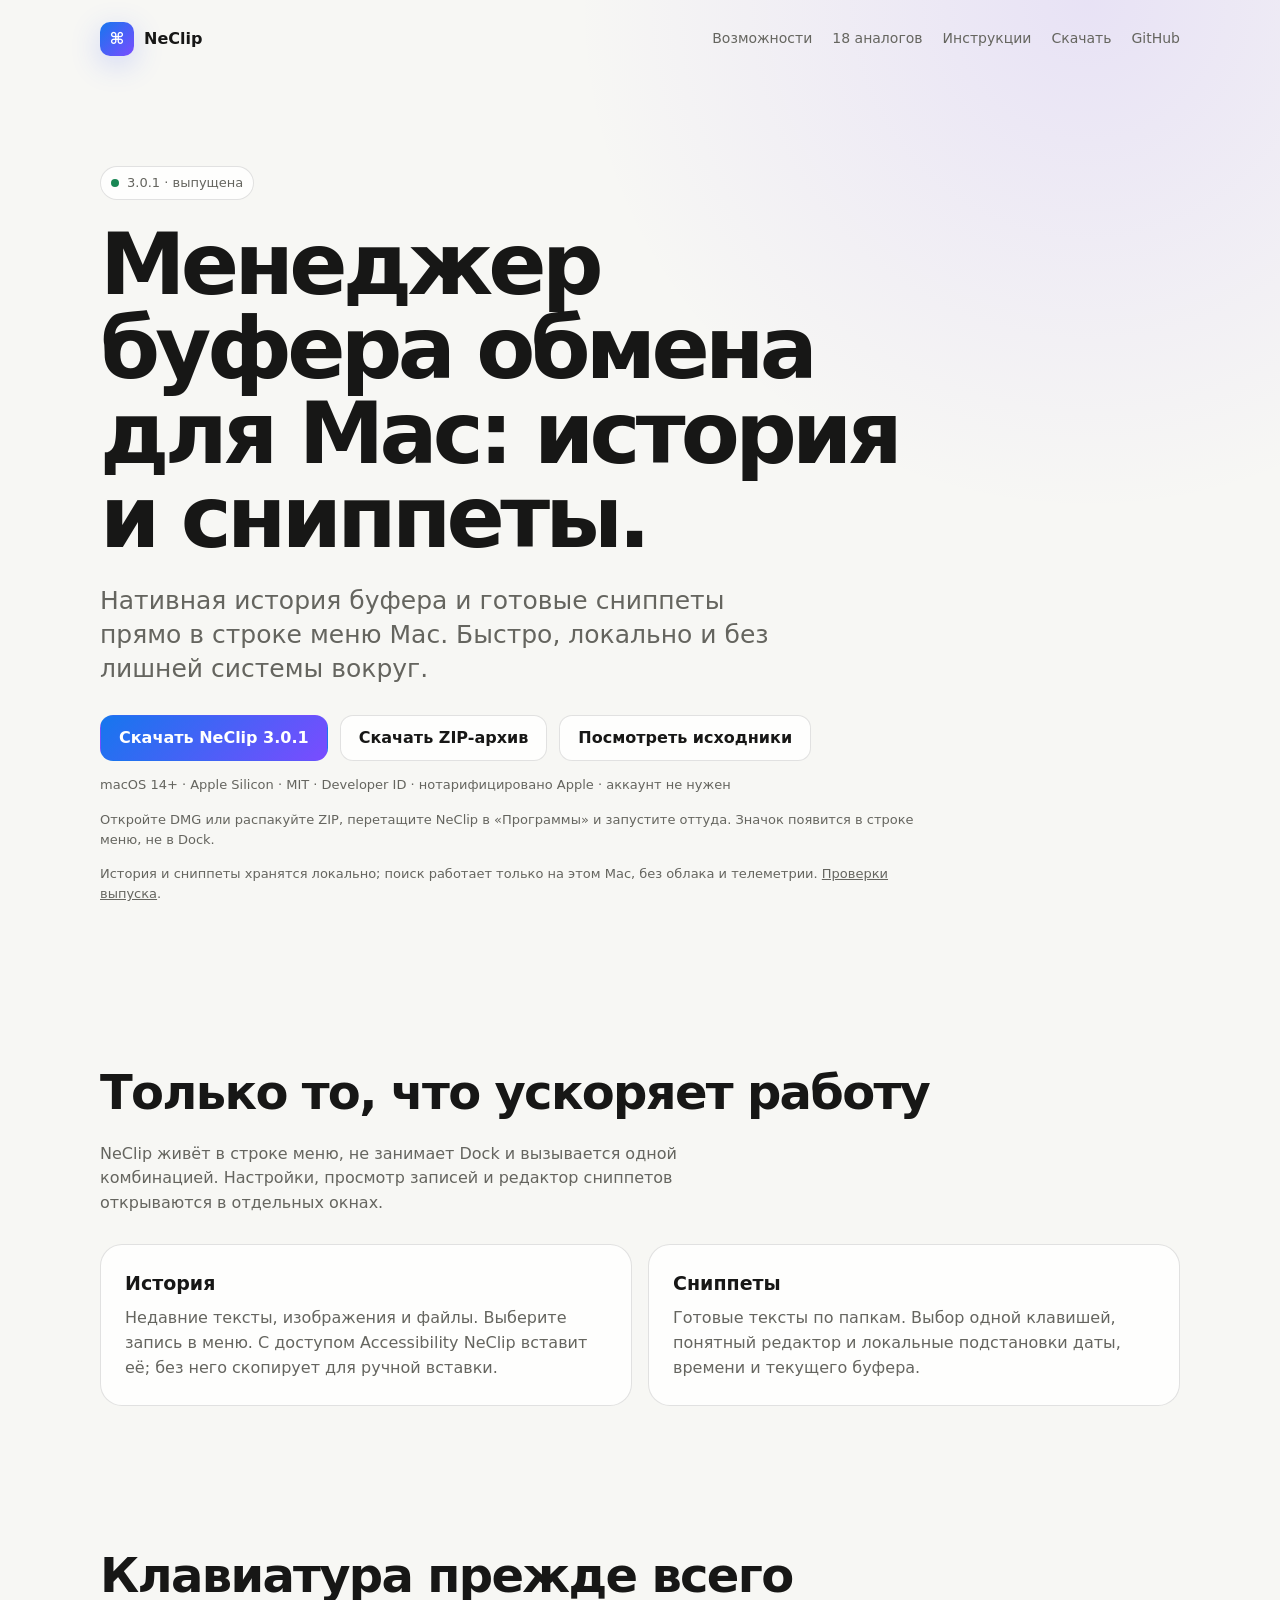
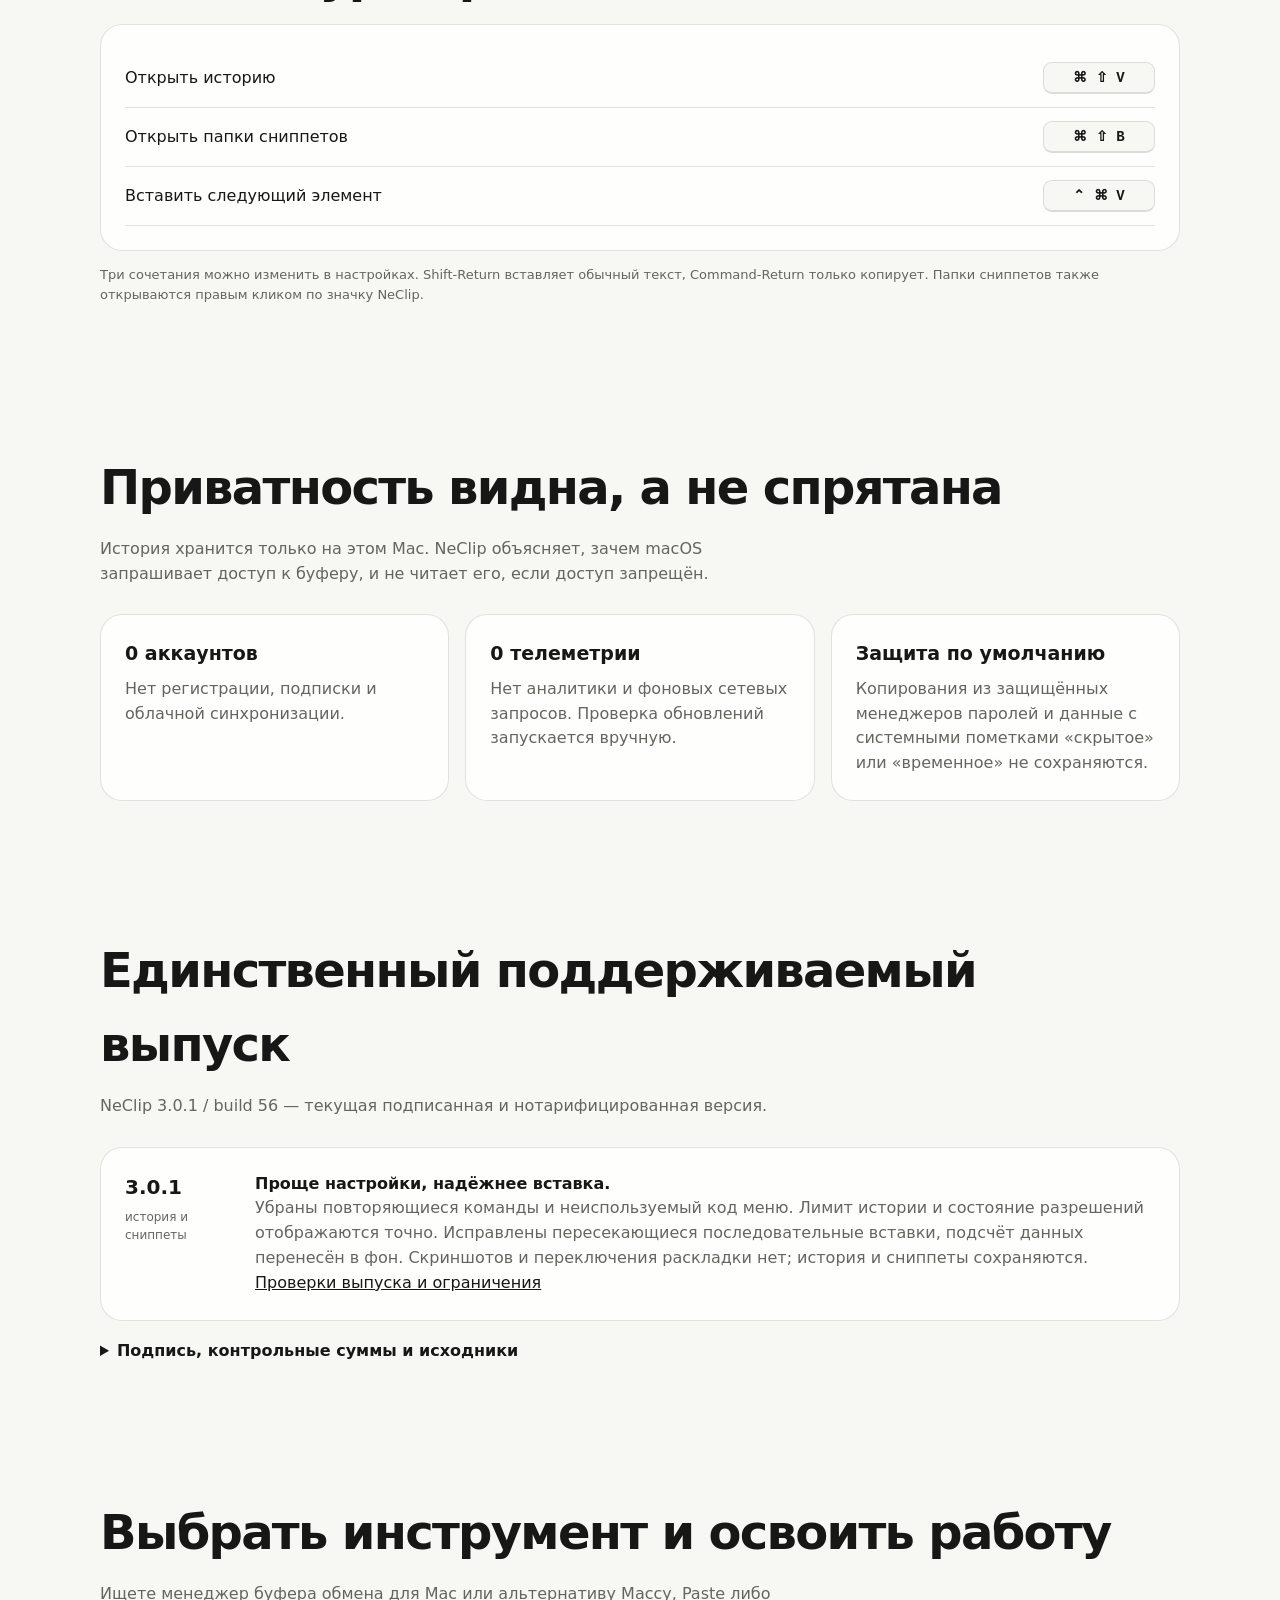
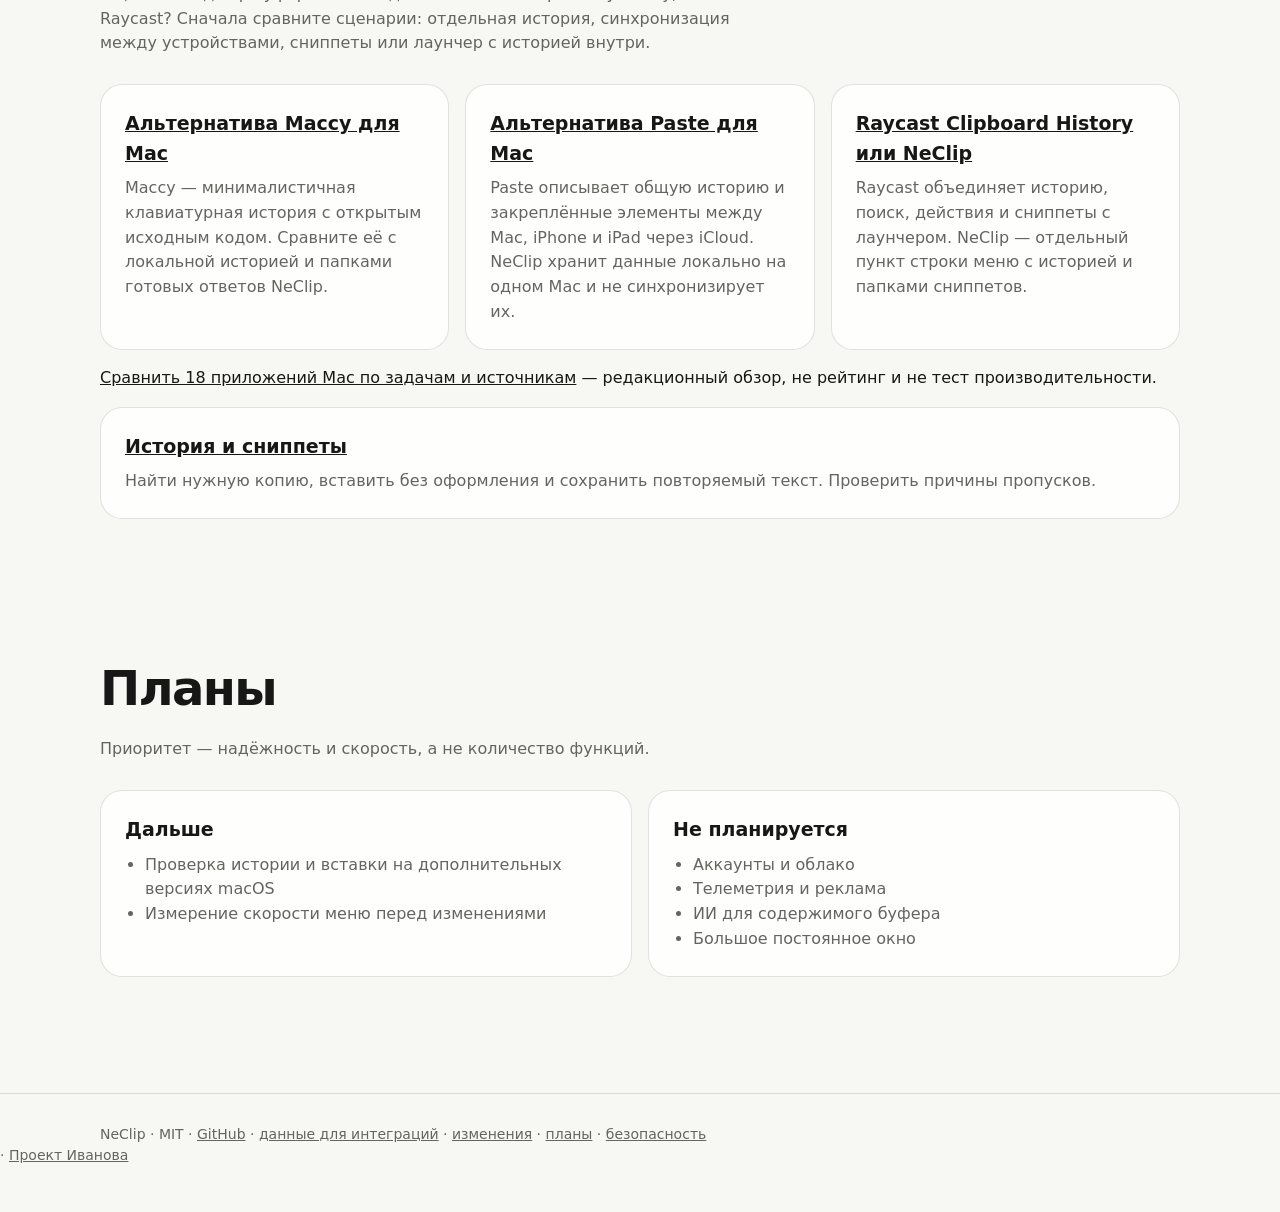
==== commit 943fd80c: "Publish verified NeClip 3.0.1 downloads and minimal-product audit" ====
--- a/docs/index.html
+++ b/docs/index.html
@@ -15,7 +15,7 @@
   <meta name="twitter:card" content="summary">
   <meta name="twitter:title" content="NeClip — история буфера обмена для Mac">
   <meta name="twitter:description" content="Локальная история буфера, поиск и папки сниппетов без облака. macOS 14+ на Apple Silicon.">
-  <script type="application/ld+json">{"@context":"https://schema.org","@type":"SoftwareApplication","@id":"https://affpapa.github.io/neclip/#app","name":"NeClip","url":"https://affpapa.github.io/neclip/","applicationCategory":"UtilitiesApplication","operatingSystem":"macOS 14 or later, Apple Silicon","softwareVersion":"3.0.0","license":"https://github.com/AffPapa/neclip/blob/main/LICENSE","description":"Local clipboard history and snippet folders for macOS. No account or cloud synchronization."}</script>
+  <script type="application/ld+json">{"@context":"https://schema.org","@type":"SoftwareApplication","@id":"https://affpapa.github.io/neclip/#app","name":"NeClip","url":"https://affpapa.github.io/neclip/","applicationCategory":"UtilitiesApplication","operatingSystem":"macOS 14 or later, Apple Silicon","softwareVersion":"3.0.1","license":"https://github.com/AffPapa/neclip/blob/main/LICENSE","description":"Local clipboard history and snippet folders for macOS. No account or cloud synchronization."}</script>
   <link rel="stylesheet" href="styles.css">
 </head>
 <body>
@@ -30,17 +30,17 @@
   <main id="main" tabindex="-1">
     <div class="wrap">
     <div class="hero" id="top">
-      <span class="eyebrow"><span class="dot"></span>3.0.0 · выпущена</span>
+      <span class="eyebrow"><span class="dot"></span>3.0.1 · выпущена</span>
       <h1>Менеджер буфера обмена для Mac: история и сниппеты.</h1>
       <p class="lead">Нативная история буфера и готовые сниппеты прямо в строке меню Mac. Быстро, локально и без лишней системы вокруг.</p>
       <div class="actions">
-        <a class="button primary" href="https://github.com/AffPapa/neclip/releases/download/v3.0.0/NeClip-3.0.0.dmg">Скачать NeClip 3.0.0</a>
-        <a class="button" href="https://github.com/AffPapa/neclip/releases/download/v3.0.0/NeClip-3.0.0.zip">Скачать ZIP-архив</a>
+        <a class="button primary" href="https://github.com/AffPapa/neclip/releases/download/v3.0.1/NeClip-3.0.1.dmg">Скачать NeClip 3.0.1</a>
+        <a class="button" href="https://github.com/AffPapa/neclip/releases/download/v3.0.1/NeClip-3.0.1.zip">Скачать ZIP-архив</a>
         <a class="button" href="https://github.com/AffPapa/neclip">Посмотреть исходники</a>
       </div>
       <p class="fine">macOS 14+ · Apple Silicon · MIT · Developer ID · нотарифицировано Apple · аккаунт не нужен</p>
       <p class="fine">Откройте DMG или распакуйте ZIP, перетащите NeClip в «Программы» и запустите оттуда. Значок появится в строке меню, не в Dock.</p>
-      <p class="fine">История и сниппеты хранятся локально; поиск работает только на этом Mac, без облака и телеметрии. <a href="https://github.com/AffPapa/neclip/blob/main/docs/RELEASE-3.0.0-STATUS.md">Проверки выпуска</a>.</p>
+      <p class="fine">История и сниппеты хранятся локально; поиск работает только на этом Mac, без облака и телеметрии. <a href="https://github.com/AffPapa/neclip/blob/main/docs/RELEASE-3.0.1-STATUS.md">Проверки выпуска</a>.</p>
     </div>
     </div>
     <section class="wrap" id="features">
@@ -74,13 +74,13 @@
 
     <section class="wrap" id="release">
       <h2>Единственный поддерживаемый выпуск</h2>
-      <p class="section-lead">NeClip 3.0.0 / build 55 — текущая подписанная и нотарифицированная версия.</p>
-      <div class="timeline"><article class="card release"><div><strong>3.0.0</strong><br><span class="status">история и сниппеты</span></div><div><b>Меньше функций, яснее назначение.</b><p>Полностью удалены захват и редактор скриншотов, исправление и переключение раскладки. Остались история буфера, поиск, папки сниппетов и резервные копии. При обновлении сохраняются история, изображения и сниппеты; очищаются только устаревшие настройки удалённых функций.</p><a href="https://github.com/AffPapa/neclip/blob/main/docs/RELEASE-3.0.0-STATUS.md">Проверки выпуска и ограничения</a></div></article></div>
+      <p class="section-lead">NeClip 3.0.1 / build 56 — текущая подписанная и нотарифицированная версия.</p>
+      <div class="timeline"><article class="card release"><div><strong>3.0.1</strong><br><span class="status">история и сниппеты</span></div><div><b>Проще настройки, надёжнее вставка.</b><p>Убраны повторяющиеся команды и неиспользуемый код меню. Лимит истории и состояние разрешений отображаются точно. Исправлены пересекающиеся последовательные вставки, подсчёт данных перенесён в фон. Скриншотов и переключения раскладки нет; история и сниппеты сохраняются.</p><a href="https://github.com/AffPapa/neclip/blob/main/docs/RELEASE-3.0.1-STATUS.md">Проверки выпуска и ограничения</a></div></article></div>
       <details><summary>Подпись, контрольные суммы и исходники</summary>
-      <p class="fine">DMG: 1 960 899 байт · <a href="https://github.com/AffPapa/neclip/releases/download/v3.0.0/NeClip-3.0.0.dmg.sha256">SHA-256</a>: <code>297539ca29c759868fb33906af9537f5598fd4bb96a306c0fe6ac18ac6c11027</code></p>
-      <p class="fine">ZIP: 1 929 891 байт · <a href="https://github.com/AffPapa/neclip/releases/download/v3.0.0/NeClip-3.0.0.zip">скачать архив</a> · <a href="https://github.com/AffPapa/neclip/releases/download/v3.0.0/NeClip-3.0.0.zip.sha256">SHA-256</a>: <code>4977dca0b7b025352b3e447a3b9f45ccaf2aee890417c4ad6d8de7ba48cc6b70</code></p>
-      <p class="fine">DMG и ZIP опубликованы вместе в неизменяемом релизе <a href="https://github.com/AffPapa/neclip/releases/tag/v3.0.0">v3.0.0</a>.</p>
-      <p class="fine">Исходный коммит: <a href="https://github.com/AffPapa/neclip/commit/c539ae0ad6aad80b84aa89d6a1d6ca7ce0d0173f"><code>c539ae0ad6aad80b84aa89d6a1d6ca7ce0d0173f</code></a></p>
+      <p class="fine">DMG: 1 970 627 байт · <a href="https://github.com/AffPapa/neclip/releases/download/v3.0.1/NeClip-3.0.1.dmg.sha256">SHA-256</a>: <code>b36326a73ccc82e7b7ed112d2d51d6e7032b6d02940360e4cbef2cc4fcbba3e5</code></p>
+      <p class="fine">ZIP: 1 939 207 байт · <a href="https://github.com/AffPapa/neclip/releases/download/v3.0.1/NeClip-3.0.1.zip">скачать архив</a> · <a href="https://github.com/AffPapa/neclip/releases/download/v3.0.1/NeClip-3.0.1.zip.sha256">SHA-256</a>: <code>2847185a4b5c66f5bc83a5e093b69ab44101b6aee35e36730ebc6dec95cd7b7a</code></p>
+      <p class="fine">DMG и ZIP опубликованы вместе в неизменяемом релизе <a href="https://github.com/AffPapa/neclip/releases/tag/v3.0.1">v3.0.1</a>.</p>
+      <p class="fine">Исходный коммит: <a href="https://github.com/AffPapa/neclip/commit/8a76c079d53ead5876f7efff4288ffdf621367e5"><code>8a76c079d53ead5876f7efff4288ffdf621367e5</code></a></p>
       </details>
     </section>
 
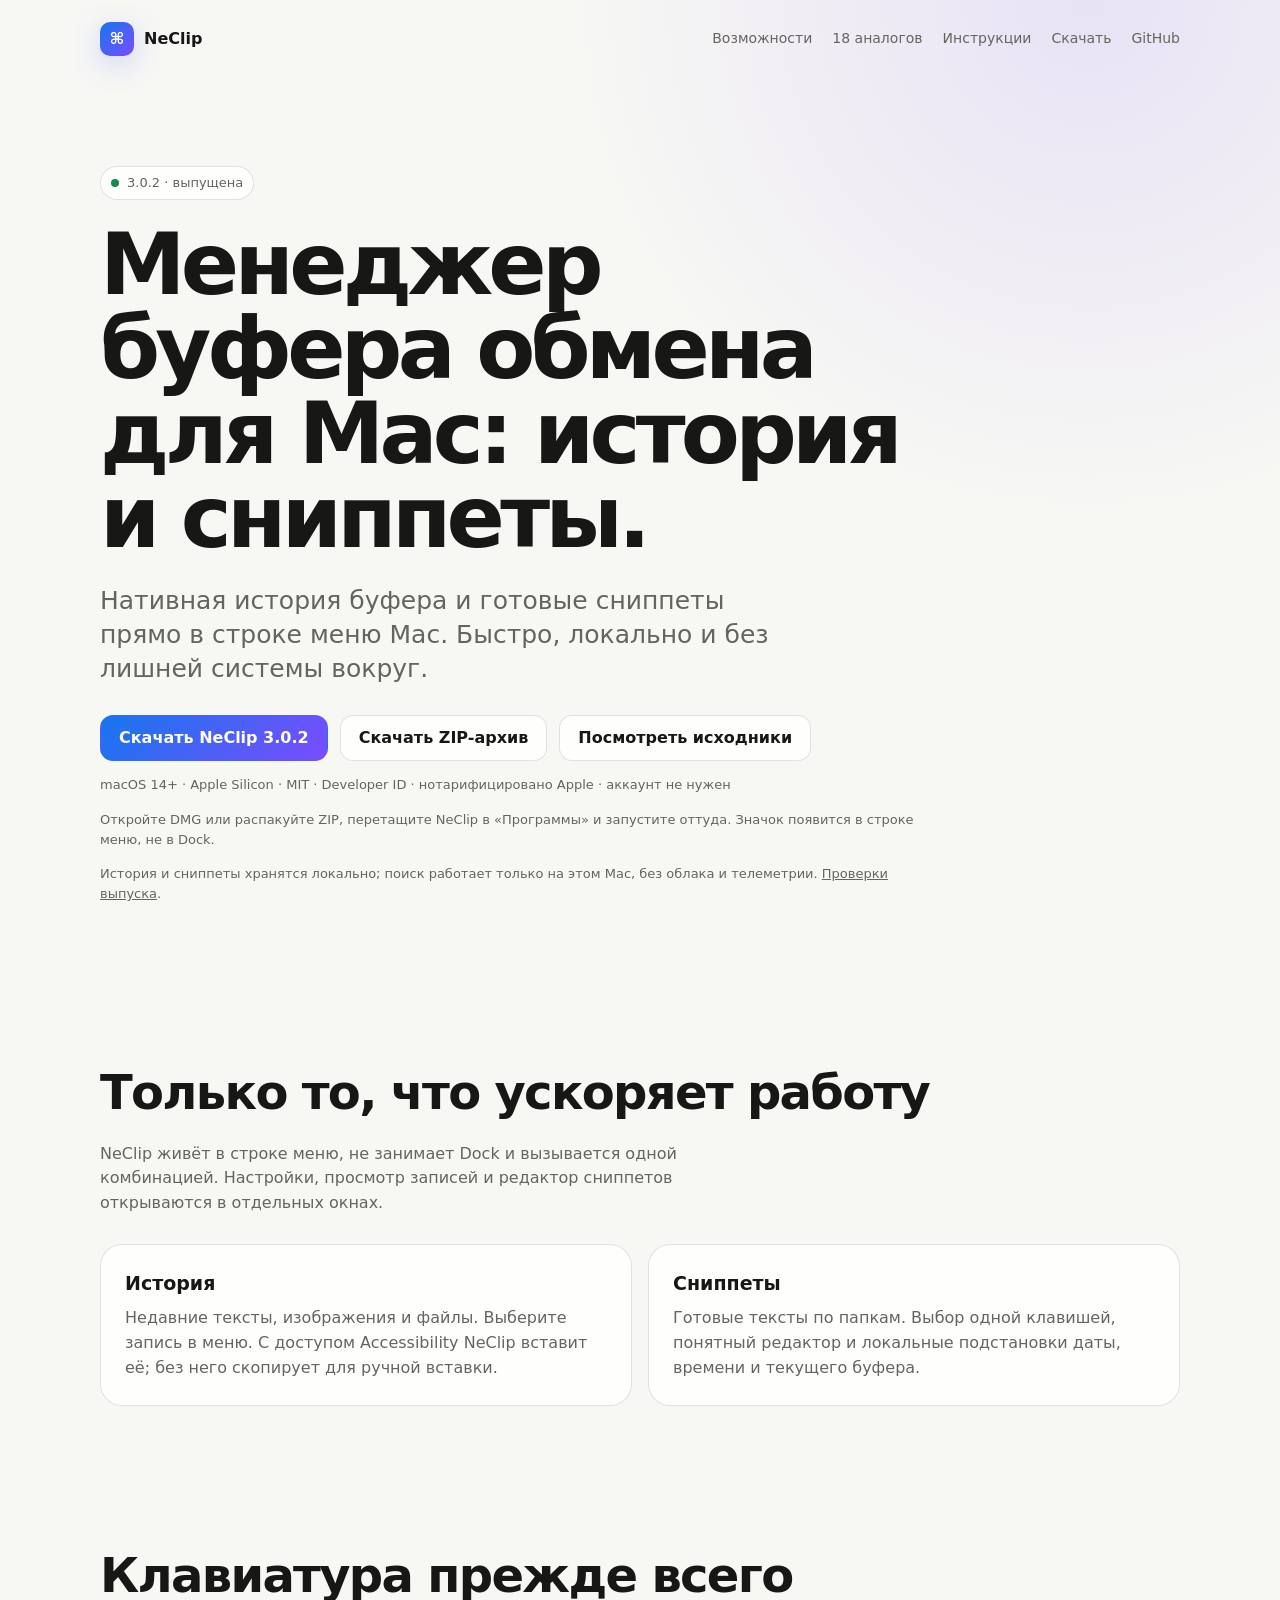
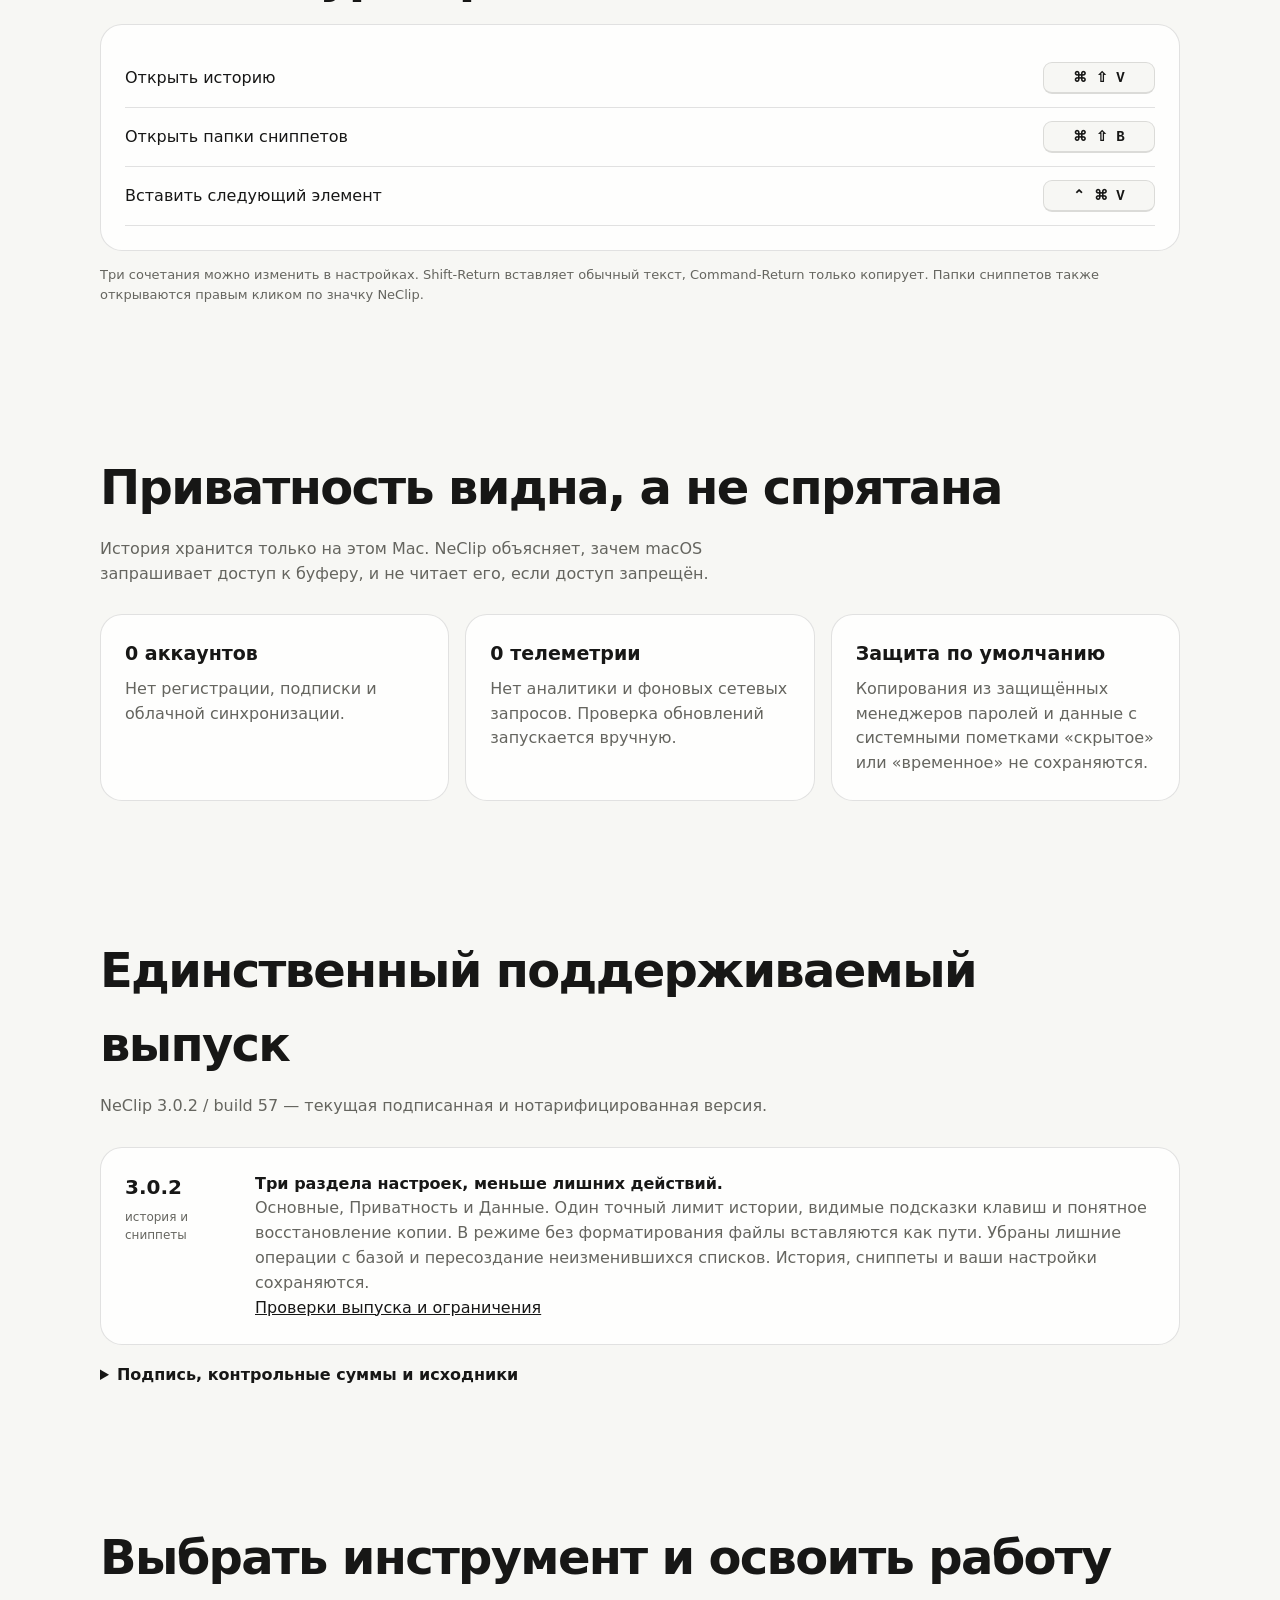
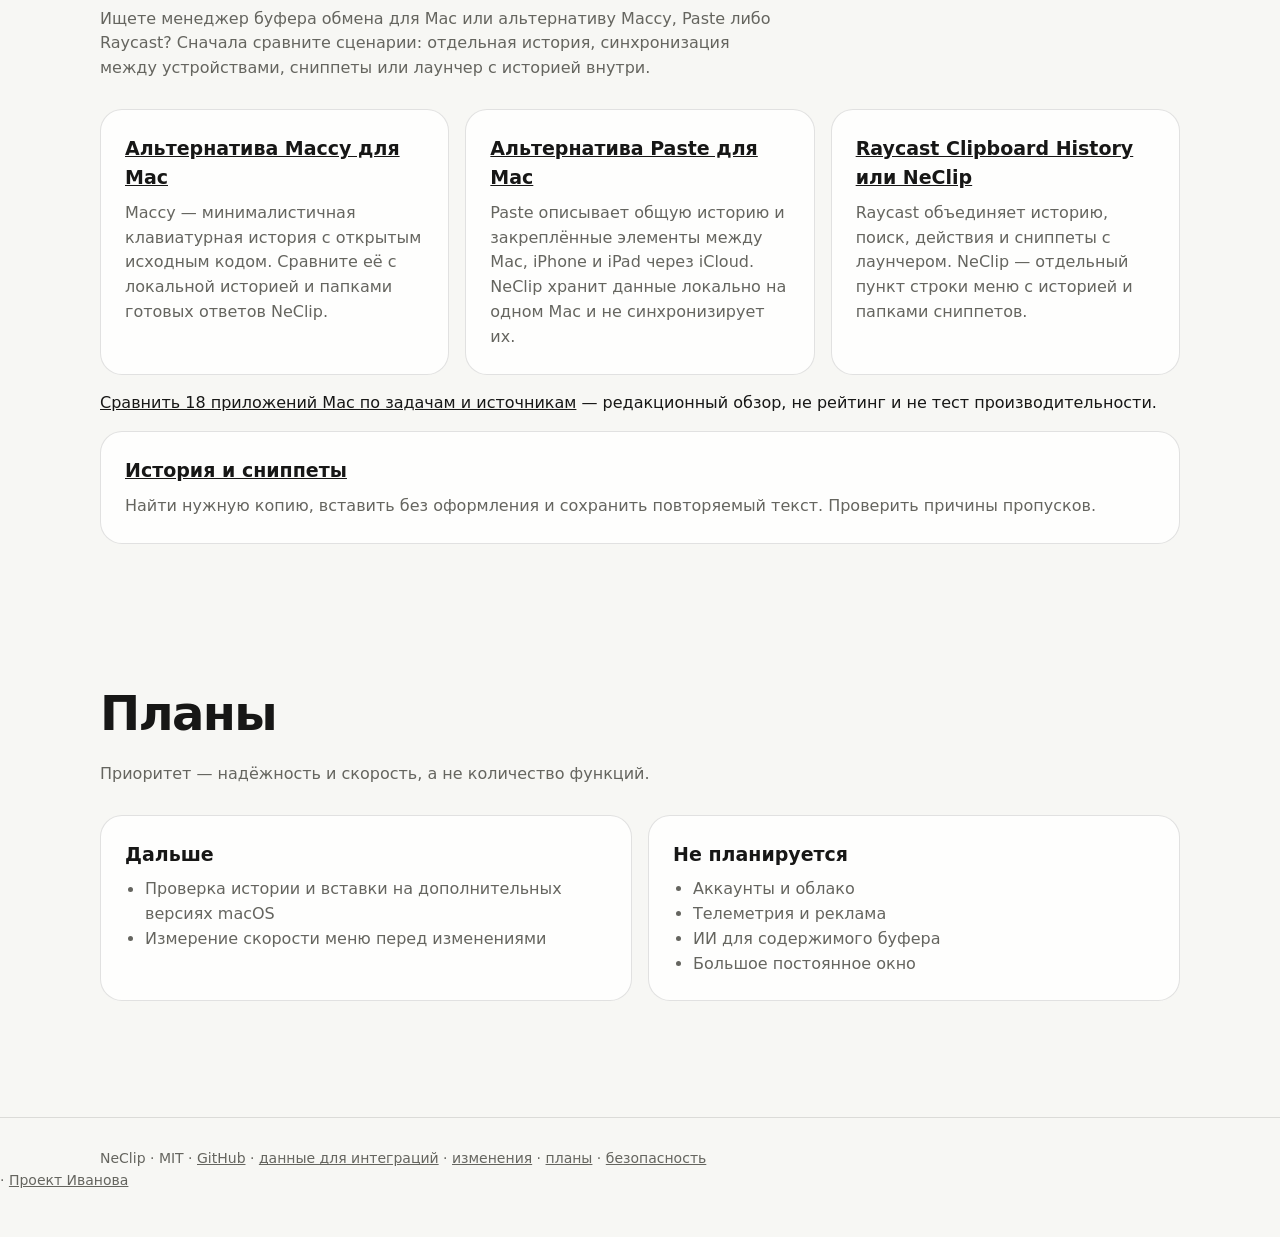
==== commit 63d81fbc: "Publish verified NeClip 3.0.2 metadata and settings guide" ====
--- a/docs/index.html
+++ b/docs/index.html
@@ -15,7 +15,7 @@
   <meta name="twitter:card" content="summary">
   <meta name="twitter:title" content="NeClip — история буфера обмена для Mac">
   <meta name="twitter:description" content="Локальная история буфера, поиск и папки сниппетов без облака. macOS 14+ на Apple Silicon.">
-  <script type="application/ld+json">{"@context":"https://schema.org","@type":"SoftwareApplication","@id":"https://affpapa.github.io/neclip/#app","name":"NeClip","url":"https://affpapa.github.io/neclip/","applicationCategory":"UtilitiesApplication","operatingSystem":"macOS 14 or later, Apple Silicon","softwareVersion":"3.0.1","license":"https://github.com/AffPapa/neclip/blob/main/LICENSE","description":"Local clipboard history and snippet folders for macOS. No account or cloud synchronization."}</script>
+  <script type="application/ld+json">{"@context":"https://schema.org","@type":"SoftwareApplication","@id":"https://affpapa.github.io/neclip/#app","name":"NeClip","url":"https://affpapa.github.io/neclip/","applicationCategory":"UtilitiesApplication","operatingSystem":"macOS 14 or later, Apple Silicon","softwareVersion":"3.0.2","license":"https://github.com/AffPapa/neclip/blob/main/LICENSE","description":"Local clipboard history and snippet folders for macOS. No account or cloud synchronization."}</script>
   <link rel="stylesheet" href="styles.css">
 </head>
 <body>
@@ -30,17 +30,17 @@
   <main id="main" tabindex="-1">
     <div class="wrap">
     <div class="hero" id="top">
-      <span class="eyebrow"><span class="dot"></span>3.0.1 · выпущена</span>
+      <span class="eyebrow"><span class="dot"></span>3.0.2 · выпущена</span>
       <h1>Менеджер буфера обмена для Mac: история и сниппеты.</h1>
       <p class="lead">Нативная история буфера и готовые сниппеты прямо в строке меню Mac. Быстро, локально и без лишней системы вокруг.</p>
       <div class="actions">
-        <a class="button primary" href="https://github.com/AffPapa/neclip/releases/download/v3.0.1/NeClip-3.0.1.dmg">Скачать NeClip 3.0.1</a>
-        <a class="button" href="https://github.com/AffPapa/neclip/releases/download/v3.0.1/NeClip-3.0.1.zip">Скачать ZIP-архив</a>
+        <a class="button primary" href="https://github.com/AffPapa/neclip/releases/download/v3.0.2/NeClip-3.0.2.dmg">Скачать NeClip 3.0.2</a>
+        <a class="button" href="https://github.com/AffPapa/neclip/releases/download/v3.0.2/NeClip-3.0.2.zip">Скачать ZIP-архив</a>
         <a class="button" href="https://github.com/AffPapa/neclip">Посмотреть исходники</a>
       </div>
       <p class="fine">macOS 14+ · Apple Silicon · MIT · Developer ID · нотарифицировано Apple · аккаунт не нужен</p>
       <p class="fine">Откройте DMG или распакуйте ZIP, перетащите NeClip в «Программы» и запустите оттуда. Значок появится в строке меню, не в Dock.</p>
-      <p class="fine">История и сниппеты хранятся локально; поиск работает только на этом Mac, без облака и телеметрии. <a href="https://github.com/AffPapa/neclip/blob/main/docs/RELEASE-3.0.1-STATUS.md">Проверки выпуска</a>.</p>
+      <p class="fine">История и сниппеты хранятся локально; поиск работает только на этом Mac, без облака и телеметрии. <a href="https://github.com/AffPapa/neclip/blob/main/docs/RELEASE-3.0.2-STATUS.md">Проверки выпуска</a>.</p>
     </div>
     </div>
     <section class="wrap" id="features">
@@ -74,13 +74,13 @@
 
     <section class="wrap" id="release">
       <h2>Единственный поддерживаемый выпуск</h2>
-      <p class="section-lead">NeClip 3.0.1 / build 56 — текущая подписанная и нотарифицированная версия.</p>
-      <div class="timeline"><article class="card release"><div><strong>3.0.1</strong><br><span class="status">история и сниппеты</span></div><div><b>Проще настройки, надёжнее вставка.</b><p>Убраны повторяющиеся команды и неиспользуемый код меню. Лимит истории и состояние разрешений отображаются точно. Исправлены пересекающиеся последовательные вставки, подсчёт данных перенесён в фон. Скриншотов и переключения раскладки нет; история и сниппеты сохраняются.</p><a href="https://github.com/AffPapa/neclip/blob/main/docs/RELEASE-3.0.1-STATUS.md">Проверки выпуска и ограничения</a></div></article></div>
+      <p class="section-lead">NeClip 3.0.2 / build 57 — текущая подписанная и нотарифицированная версия.</p>
+      <div class="timeline"><article class="card release"><div><strong>3.0.2</strong><br><span class="status">история и сниппеты</span></div><div><b>Три раздела настроек, меньше лишних действий.</b><p>Основные, Приватность и Данные. Один точный лимит истории, видимые подсказки клавиш и понятное восстановление копии. В режиме без форматирования файлы вставляются как пути. Убраны лишние операции с базой и пересоздание неизменившихся списков. История, сниппеты и ваши настройки сохраняются.</p><a href="https://github.com/AffPapa/neclip/blob/main/docs/RELEASE-3.0.2-STATUS.md">Проверки выпуска и ограничения</a></div></article></div>
       <details><summary>Подпись, контрольные суммы и исходники</summary>
-      <p class="fine">DMG: 1 970 627 байт · <a href="https://github.com/AffPapa/neclip/releases/download/v3.0.1/NeClip-3.0.1.dmg.sha256">SHA-256</a>: <code>b36326a73ccc82e7b7ed112d2d51d6e7032b6d02940360e4cbef2cc4fcbba3e5</code></p>
-      <p class="fine">ZIP: 1 939 207 байт · <a href="https://github.com/AffPapa/neclip/releases/download/v3.0.1/NeClip-3.0.1.zip">скачать архив</a> · <a href="https://github.com/AffPapa/neclip/releases/download/v3.0.1/NeClip-3.0.1.zip.sha256">SHA-256</a>: <code>2847185a4b5c66f5bc83a5e093b69ab44101b6aee35e36730ebc6dec95cd7b7a</code></p>
-      <p class="fine">DMG и ZIP опубликованы вместе в неизменяемом релизе <a href="https://github.com/AffPapa/neclip/releases/tag/v3.0.1">v3.0.1</a>.</p>
-      <p class="fine">Исходный коммит: <a href="https://github.com/AffPapa/neclip/commit/8a76c079d53ead5876f7efff4288ffdf621367e5"><code>8a76c079d53ead5876f7efff4288ffdf621367e5</code></a></p>
+      <p class="fine">DMG: 1 968 067 байт · <a href="https://github.com/AffPapa/neclip/releases/download/v3.0.2/NeClip-3.0.2.dmg.sha256">SHA-256</a>: <code>9449b1815c2fa4436f312c8520dbd4fe4692431c54ca1ac5e20dcba261c83963</code></p>
+      <p class="fine">ZIP: 1 937 695 байт · <a href="https://github.com/AffPapa/neclip/releases/download/v3.0.2/NeClip-3.0.2.zip">скачать архив</a> · <a href="https://github.com/AffPapa/neclip/releases/download/v3.0.2/NeClip-3.0.2.zip.sha256">SHA-256</a>: <code>d9e4f6e90bd8fbce1614e26e80fe8aeacb496eb6efcb015011d22e0c244d4e50</code></p>
+      <p class="fine">DMG и ZIP опубликованы вместе в неизменяемом релизе <a href="https://github.com/AffPapa/neclip/releases/tag/v3.0.2">v3.0.2</a>.</p>
+      <p class="fine">Исходный коммит: <a href="https://github.com/AffPapa/neclip/commit/5d0e482f2159fab9cd165aef9f6ec3d7bd51361a"><code>5d0e482f2159fab9cd165aef9f6ec3d7bd51361a</code></a></p>
       </details>
     </section>
 
